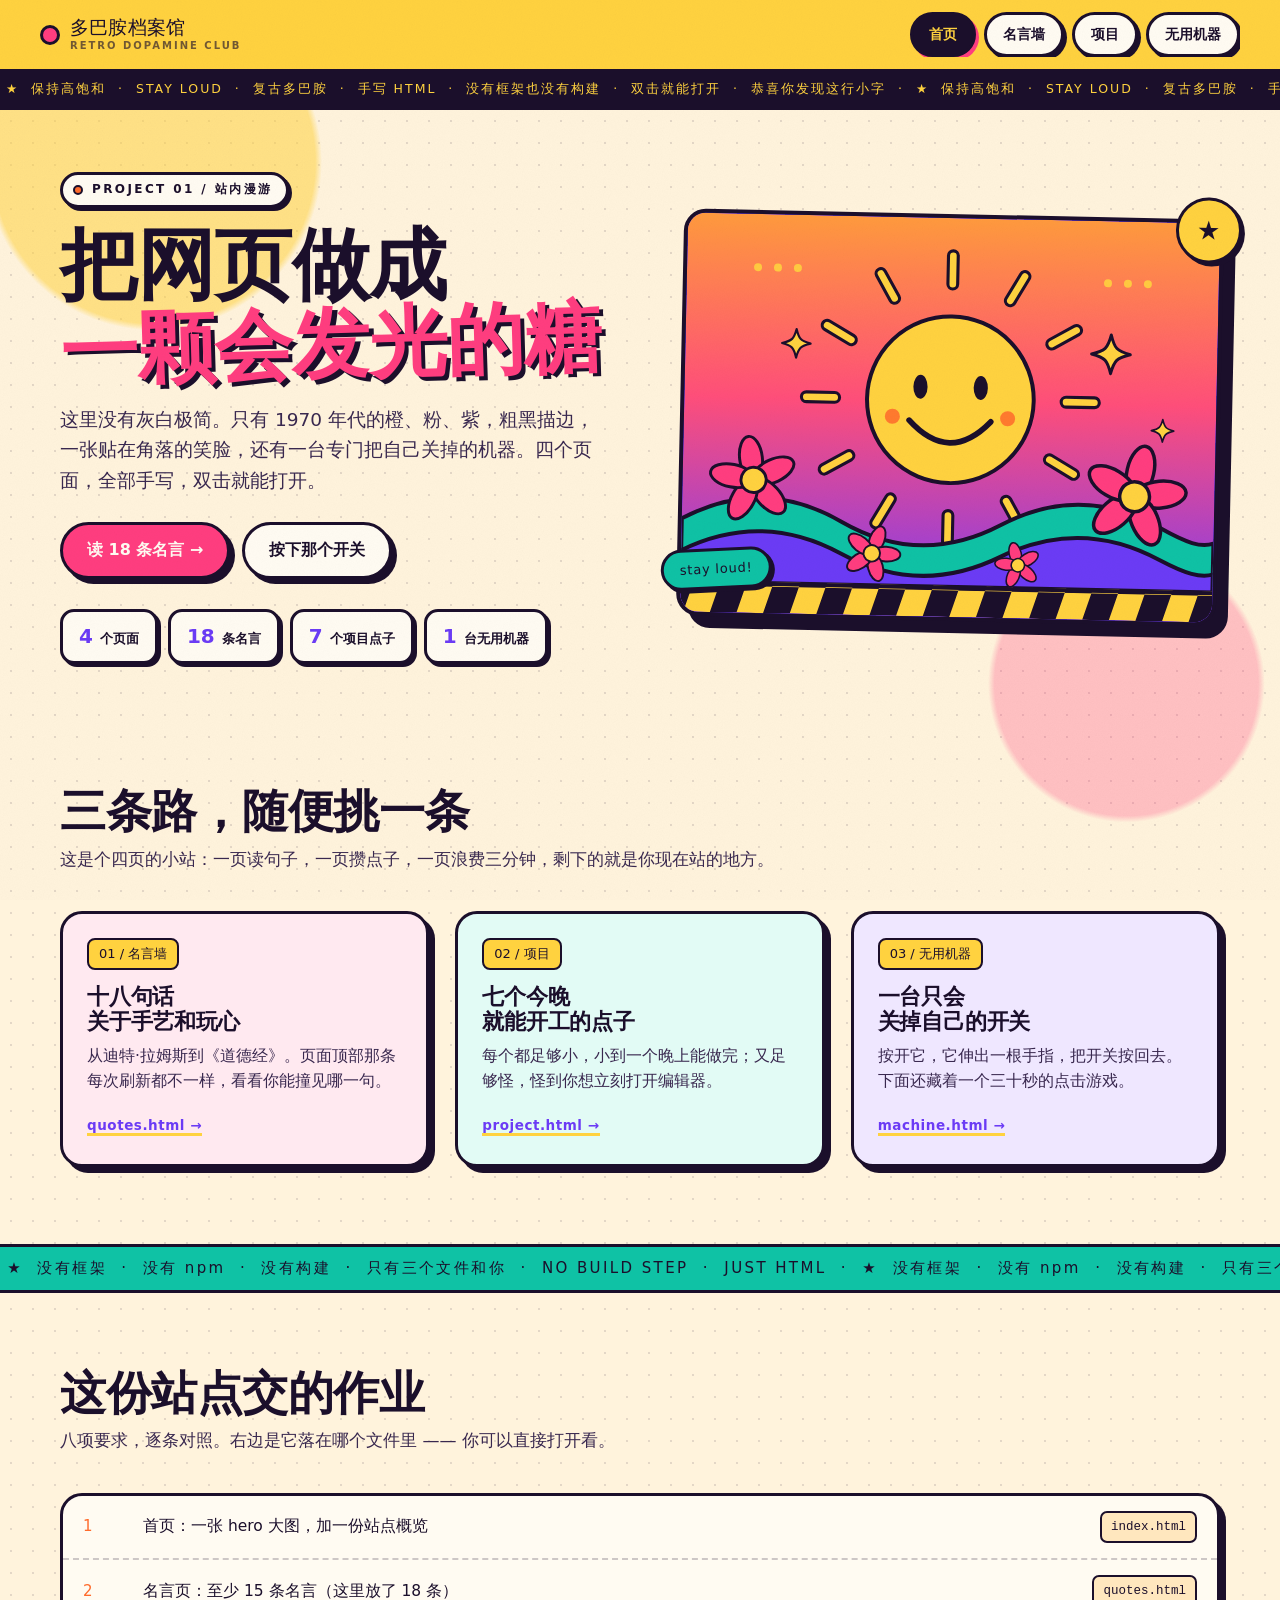
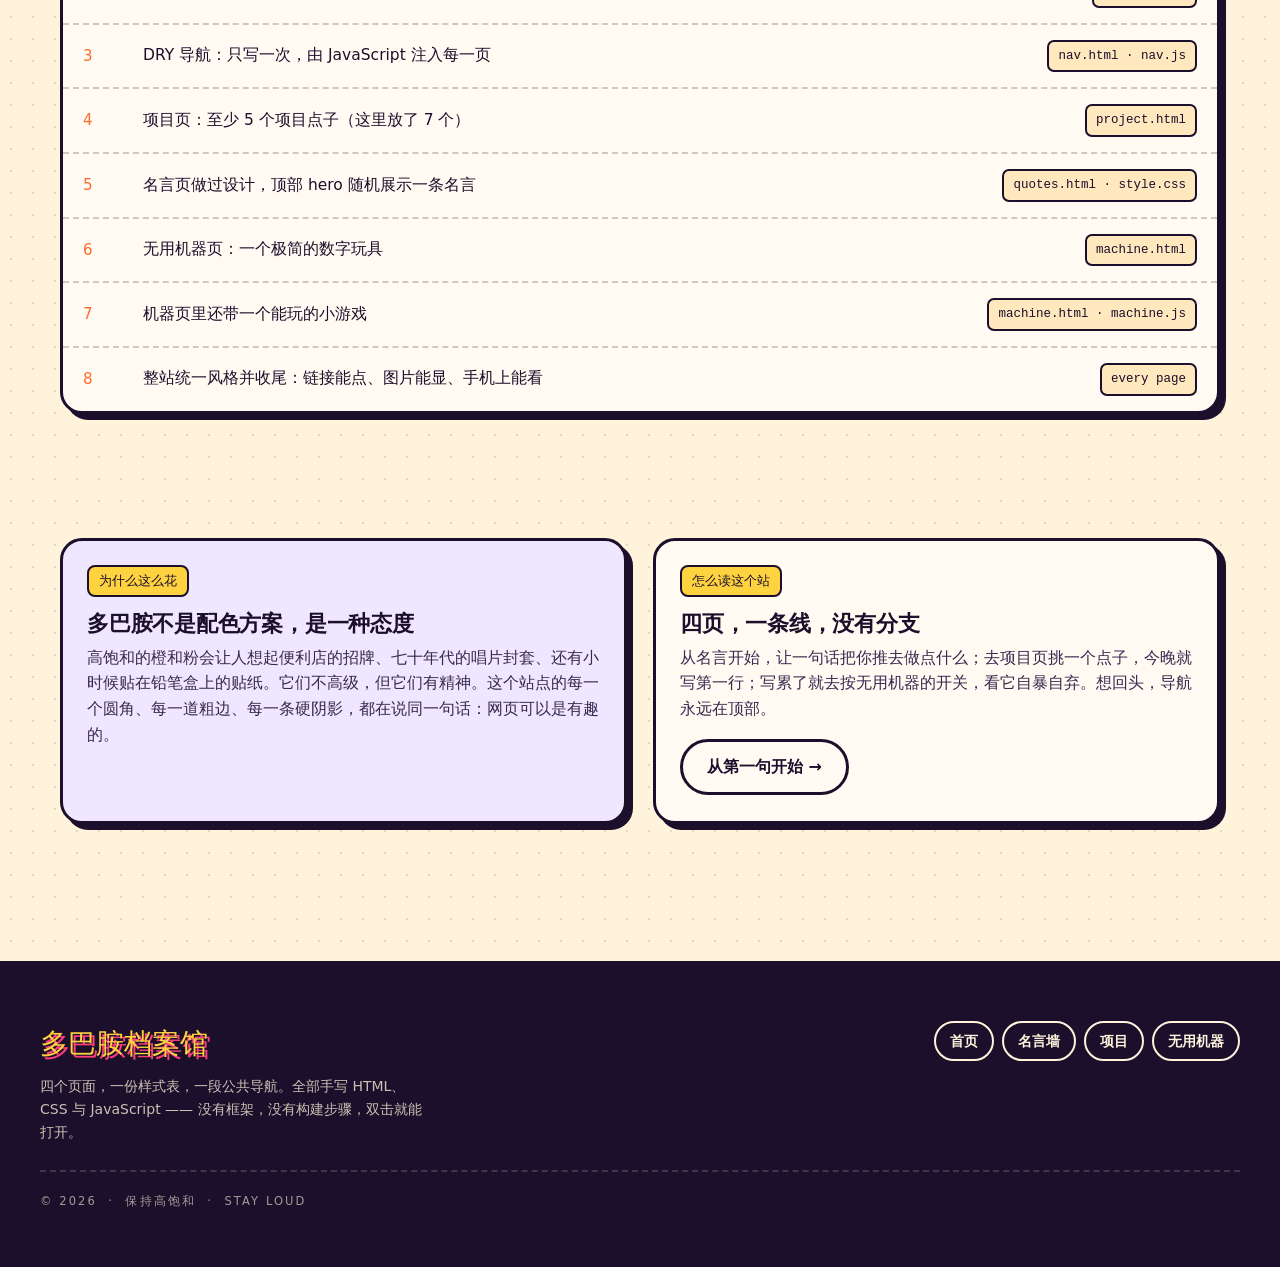
==== index.html @ ae4169df "多巴胺档案馆：四页复古多巴胺站，DRY 导航与无用机器" ====
<!DOCTYPE html>
<html lang="zh-CN">
<head>
<meta charset="UTF-8">
<meta name="viewport" content="width=device-width, initial-scale=1">
<title>多巴胺档案馆 · 复古网页俱乐部</title>
<meta name="description" content="一个复古多巴胺风格的小站：十八条关于创造与设计的名言、七个今晚就能开工的项目，还有一台只会把自己关掉的无用机器。">
<meta name="theme-color" content="#FFD23F">
<link rel="icon" href="assets/favicon.svg" type="image/svg+xml">
<!-- 字体已本地化在 assets/fonts，断网也能正常显示 -->
<link rel="stylesheet" href="style.css">
</head>
<body>

<div id="site-nav"></div>

<main>

  <!-- ---------- Hero ---------- -->
  <section class="hero">
    <div class="hero-copy">
      <p class="eyebrow"><span class="dot" aria-hidden="true"></span>PROJECT 01 / 站内漫游</p>
      <h1>把网页做成<span class="hl">一颗会发光的糖</span></h1>
      <p class="lede">这里没有灰白极简。只有 1970 年代的橙、粉、紫，粗黑描边，一张贴在角落的笑脸，还有一台专门把自己关掉的机器。四个页面，全部手写，双击就能打开。</p>

      <div class="hero-actions">
        <a class="btn btn--primary" href="quotes.html">读 18 条名言 →</a>
        <a class="btn" href="machine.html">按下那个开关</a>
      </div>

      <ul class="hero-facts">
        <li><strong>4</strong><span>个页面</span></li>
        <li><strong>18</strong><span>条名言</span></li>
        <li><strong>7</strong><span>个项目点子</span></li>
        <li><strong>1</strong><span>台无用机器</span></li>
      </ul>
    </div>

    <div class="hero-art">
      <img src="assets/hero.svg" width="1200" height="900"
           alt="复古插画：一轮带笑脸的黄色太阳在橙粉紫渐变天空里放射光芒，下方是青绿与紫色的波浪，底部铺着黑黄棋盘，点缀粉色花朵和黄色星星。">
      <span class="hero-badge" aria-hidden="true">★</span>
      <span class="hero-note" aria-hidden="true">stay loud!</span>
    </div>
  </section>

  <!-- ---------- 站点概览 ---------- -->
  <section class="section" id="overview">
    <div class="section-head">
      <h2>三条路，随便挑一条</h2>
      <p>这是个四页的小站：一页读句子，一页攒点子，一页浪费三分钟，剩下的就是你现在站的地方。</p>
    </div>

    <div class="grid grid--3">
      <a class="card card--link card--pink" href="quotes.html">
        <span class="card-index">01 / 名言墙</span>
        <h3>十八句话<br>关于手艺和玩心</h3>
        <p>从迪特·拉姆斯到《道德经》。页面顶部那条每次刷新都不一样，看看你能撞见哪一句。</p>
        <span class="card-go">quotes.html →</span>
      </a>

      <a class="card card--link card--teal" href="project.html">
        <span class="card-index">02 / 项目</span>
        <h3>七个今晚<br>就能开工的点子</h3>
        <p>每个都足够小，小到一个晚上能做完；又足够怪，怪到你想立刻打开编辑器。</p>
        <span class="card-go">project.html →</span>
      </a>

      <a class="card card--link card--purple" href="machine.html">
        <span class="card-index">03 / 无用机器</span>
        <h3>一台只会<br>关掉自己的开关</h3>
        <p>按开它，它伸出一根手指，把开关按回去。下面还藏着一个三十秒的点击游戏。</p>
        <span class="card-go">machine.html →</span>
      </a>
    </div>
  </section>

  <div class="marquee-strip" aria-hidden="true">
    <div class="ticker-track">
      <span>&nbsp;★&nbsp; 没有框架 &nbsp;·&nbsp; 没有 npm &nbsp;·&nbsp; 没有构建 &nbsp;·&nbsp; 只有三个文件和你 &nbsp;·&nbsp; NO BUILD STEP &nbsp;·&nbsp; JUST HTML &nbsp;·&nbsp;</span>
      <span>&nbsp;★&nbsp; 没有框架 &nbsp;·&nbsp; 没有 npm &nbsp;·&nbsp; 没有构建 &nbsp;·&nbsp; 只有三个文件和你 &nbsp;·&nbsp; NO BUILD STEP &nbsp;·&nbsp; JUST HTML &nbsp;·&nbsp;</span>
    </div>
  </div>

  <!-- ---------- 交作业清单 ---------- -->
  <section class="section" id="checklist">
    <div class="section-head">
      <h2>这份站点交的作业</h2>
      <p>八项要求，逐条对照。右边是它落在哪个文件里 —— 你可以直接打开看。</p>
    </div>

    <div class="checklist">
      <div class="check-row">
        <span class="check-no">1</span>
        <span class="check-text">首页：一张 hero 大图，加一份站点概览</span>
        <code>index.html</code>
      </div>
      <div class="check-row">
        <span class="check-no">2</span>
        <span class="check-text">名言页：至少 15 条名言（这里放了 18 条）</span>
        <code>quotes.html</code>
      </div>
      <div class="check-row">
        <span class="check-no">3</span>
        <span class="check-text">DRY 导航：只写一次，由 JavaScript 注入每一页</span>
        <code>nav.html · nav.js</code>
      </div>
      <div class="check-row">
        <span class="check-no">4</span>
        <span class="check-text">项目页：至少 5 个项目点子（这里放了 7 个）</span>
        <code>project.html</code>
      </div>
      <div class="check-row">
        <span class="check-no">5</span>
        <span class="check-text">名言页做过设计，顶部 hero 随机展示一条名言</span>
        <code>quotes.html · style.css</code>
      </div>
      <div class="check-row">
        <span class="check-no">6</span>
        <span class="check-text">无用机器页：一个极简的数字玩具</span>
        <code>machine.html</code>
      </div>
      <div class="check-row">
        <span class="check-no">7</span>
        <span class="check-text">机器页里还带一个能玩的小游戏</span>
        <code>machine.html · machine.js</code>
      </div>
      <div class="check-row">
        <span class="check-no">8</span>
        <span class="check-text">整站统一风格并收尾：链接能点、图片能显、手机上能看</span>
        <code>every page</code>
      </div>
    </div>
  </section>

  <!-- ---------- 收尾语 ---------- -->
  <section class="section section--tight">
    <div class="grid grid--2">
      <div class="card card--purple">
        <span class="card-index">为什么这么花</span>
        <h3>多巴胺不是配色方案，是一种态度</h3>
        <p>高饱和的橙和粉会让人想起便利店的招牌、七十年代的唱片封套、还有小时候贴在铅笔盒上的贴纸。它们不高级，但它们有精神。这个站点的每一个圆角、每一道粗边、每一条硬阴影，都在说同一句话：网页可以是有趣的。</p>
      </div>
      <div class="card">
        <span class="card-index">怎么读这个站</span>
        <h3>四页，一条线，没有分支</h3>
        <p>从名言开始，让一句话把你推去做点什么；去项目页挑一个点子，今晚就写第一行；写累了就去按无用机器的开关，看它自暴自弃。想回头，导航永远在顶部。</p>
        <a class="btn btn--ghost" href="quotes.html">从第一句开始 →</a>
      </div>
    </div>
  </section>

</main>

<div id="site-footer"></div>

<script src="nav.js"></script>
</body>
</html>
---- style.css ----
/* =========================================================
   多巴胺档案馆 · Retro Dopamine Club
   一份手写样式表：1970 年代的橙、粉、紫，粗黑描边，
   硬阴影，圆角，斜纹与棋盘。没有框架，没有构建步骤。
   ========================================================= */

/* ---------- 0. 字体（已本地化，断网也能显示） ---------- */
@font-face {
  font-family: 'Bungee';
  font-style: normal;
  font-weight: 400;
  font-display: swap;
  src: url('assets/fonts/bungee-latin.woff2') format('woff2');
}

@font-face {
  font-family: 'Space Grotesk';
  font-style: normal;
  font-weight: 300 700;
  font-display: swap;
  src: url('assets/fonts/space-grotesk-latin.woff2') format('woff2');
}

/* ---------- 1. 设计变量 ---------- */
:root {
  --cream: #FFF3DC;
  --cream-deep: #FFE7BE;
  --paper: #FFFBF2;
  --ink: #1B0F2B;
  --ink-soft: #39284F;

  --orange: #FF6B2C;
  --pink: #FF3D7F;
  --yellow: #FFD23F;
  --purple: #6B3BF5;
  --teal: #0FC2A5;
  --blue: #2F6BFF;

  --hard: 6px 6px 0 var(--ink);
  --hard-lg: 10px 10px 0 var(--ink);
  --hard-sm: 3px 3px 0 var(--ink);
  --line: 3px solid var(--ink);
  --radius: 22px;

  --font-display: 'Bungee', 'PingFang SC', 'Hiragino Sans GB', 'Microsoft YaHei', system-ui, sans-serif;
  --font-body: 'Space Grotesk', 'PingFang SC', 'Hiragino Sans GB', 'Microsoft YaHei', system-ui, -apple-system, sans-serif;

  --page: 1240px;
  --gutter: clamp(16px, 4vw, 40px);
}

/* ---------- 2. 基础 ---------- */
*,
*::before,
*::after { box-sizing: border-box; }

html {
  -webkit-text-size-adjust: 100%;
  scroll-behavior: smooth;
  overflow-x: hidden;
}

body {
  margin: 0;
  font-family: var(--font-body);
  font-size: 16.5px;
  line-height: 1.65;
  color: var(--ink);
  background-color: var(--cream);
  background-image:
    radial-gradient(circle at 12% 18%, rgba(255, 210, 63, .55) 0 12%, transparent 12.5%),
    radial-gradient(circle at 88% 76%, rgba(255, 61, 127, .28) 0 10%, transparent 10.5%),
    radial-gradient(rgba(27, 15, 43, .12) 1px, transparent 1.2px);
  background-size: auto, auto, 22px 22px;
  background-attachment: fixed, fixed, scroll;
  overflow-x: hidden;
}

/* 全局颗粒感 */
body::after {
  content: "";
  position: fixed;
  inset: 0;
  z-index: 9999;
  pointer-events: none;
  opacity: .28;
  mix-blend-mode: multiply;
  background-image: url("data:image/svg+xml,%3Csvg xmlns='http://www.w3.org/2000/svg' width='140' height='140'%3E%3Cfilter id='n'%3E%3CfeTurbulence type='fractalNoise' baseFrequency='0.85' numOctaves='3'/%3E%3CfeColorMatrix type='saturate' values='0'/%3E%3C/filter%3E%3Crect width='140' height='140' filter='url(%23n)' opacity='0.16'/%3E%3C/svg%3E");
}

img { max-width: 100%; height: auto; display: block; }

[hidden] { display: none !important; }

a { color: inherit; }

h1, h2, h3 {
  font-family: var(--font-display);
  font-weight: 900;
  line-height: 1.02;
  letter-spacing: -.01em;
  margin: 0;
}

p { margin: 0 0 1em; }

::selection {
  background: var(--pink);
  color: var(--cream);
}

:focus-visible {
  outline: 4px solid var(--blue);
  outline-offset: 3px;
  border-radius: 6px;
}

/* ---------- 3. 导航（nav.html + nav.js 注入） ---------- */
#site-nav { position: relative; z-index: 200; }

.site-nav {
  position: sticky;
  top: 0;
  z-index: 200;
  display: flex;
  align-items: center;
  justify-content: space-between;
  flex-wrap: wrap;
  gap: 10px 18px;
  padding: 12px var(--gutter);
  background: var(--yellow);
  border-bottom: var(--line);
}

.brand {
  display: inline-flex;
  align-items: center;
  gap: 10px;
  text-decoration: none;
  font-family: var(--font-display);
  font-size: clamp(15px, 2vw, 19px);
  letter-spacing: .01em;
  line-height: 1;
}

.brand-dot {
  width: 20px;
  height: 20px;
  flex: none;
  border-radius: 50%;
  background: var(--pink);
  border: 3px solid var(--ink);
  box-shadow: inset 0 0 0 0 var(--ink);
  animation: pulse 3.4s ease-in-out infinite;
}

.brand small {
  display: block;
  font-family: var(--font-body);
  font-size: 10px;
  font-weight: 700;
  letter-spacing: .2em;
  opacity: .62;
  margin-top: 4px;
}

.nav-links {
  display: flex;
  align-items: center;
  gap: 8px;
  margin: 0;
  padding: 0;
  list-style: none;
  max-width: 100%;
  overflow-x: auto;
  scrollbar-width: none;
}

.nav-links::-webkit-scrollbar { display: none; }

.nav-links a {
  display: inline-block;
  white-space: nowrap;
  padding: 8px 16px;
  border: 3px solid var(--ink);
  border-radius: 999px;
  background: var(--paper);
  text-decoration: none;
  font-size: 14px;
  font-weight: 700;
  box-shadow: var(--hard-sm);
  transition: transform .14s ease, box-shadow .14s ease, background .14s ease, color .14s ease;
}

.nav-links a:hover {
  transform: translate(-2px, -2px);
  box-shadow: 5px 5px 0 var(--ink);
  background: var(--pink);
  color: var(--paper);
}

.nav-links a[aria-current="page"],
.nav-links a.is-current {
  background: var(--ink);
  color: var(--yellow);
  box-shadow: 3px 3px 0 var(--pink);
}

/* 跑马灯 */
.ticker {
  overflow: hidden;
  background: var(--ink);
  color: var(--yellow);
  border-bottom: var(--line);
}

.ticker-track {
  display: flex;
  width: max-content;
  animation: ticker 34s linear infinite;
}

.ticker-track span {
  padding: 7px 0;
  font-family: var(--font-display);
  font-size: 12.5px;
  letter-spacing: .16em;
  white-space: nowrap;
}

@keyframes ticker {
  to { transform: translateX(-50%); }
}

@keyframes pulse {
  0%, 100% { transform: scale(1); background: var(--pink); }
  50% { transform: scale(1.14); background: var(--teal); }
}

/* ---------- 4. 通用版块 ---------- */
.section {
  max-width: var(--page);
  margin: 0 auto;
  padding: clamp(40px, 6vw, 78px) var(--gutter);
}

.section--tight { padding-top: clamp(28px, 4vw, 48px); }

.section-head {
  margin-bottom: clamp(22px, 3.4vw, 38px);
  max-width: 720px;
}

.section-head h2 {
  font-size: clamp(26px, 4.2vw, 46px);
  margin-bottom: 10px;
}

.section-head p {
  margin: 0;
  font-size: 17px;
  color: var(--ink-soft);
}

.eyebrow {
  display: inline-flex;
  align-items: center;
  gap: 9px;
  font-size: 12px;
  font-weight: 700;
  letter-spacing: .2em;
  text-transform: uppercase;
  color: var(--ink);
  background: var(--paper);
  border: 3px solid var(--ink);
  border-radius: 999px;
  padding: 5px 14px 5px 10px;
  margin: 0 0 18px;
  box-shadow: var(--hard-sm);
}

.eyebrow .dot {
  width: 10px;
  height: 10px;
  border-radius: 50%;
  background: var(--orange);
  border: 2px solid var(--ink);
}

/* ---------- 5. 按钮 ---------- */
.btn {
  display: inline-flex;
  align-items: center;
  gap: 9px;
  min-height: 48px;
  padding: 12px 24px;
  border: 3px solid var(--ink);
  border-radius: 999px;
  background: var(--paper);
  color: var(--ink);
  font-family: var(--font-body);
  font-size: 16px;
  font-weight: 700;
  text-decoration: none;
  cursor: pointer;
  box-shadow: 5px 5px 0 var(--ink);
  transition: transform .14s ease, box-shadow .14s ease, background .14s ease, color .14s ease;
}

.btn:hover {
  transform: translate(-3px, -3px);
  box-shadow: 8px 8px 0 var(--ink);
  background: var(--yellow);
}

.btn:active {
  transform: translate(2px, 2px);
  box-shadow: 2px 2px 0 var(--ink);
}

.btn--primary {
  background: var(--pink);
  color: var(--paper);
}

.btn--primary:hover {
  background: var(--orange);
  color: var(--ink);
}

.btn--ghost {
  background: transparent;
  box-shadow: none;
  border-color: var(--ink);
}

.btn--ghost:hover {
  background: var(--ink);
  color: var(--yellow);
  box-shadow: 5px 5px 0 var(--pink);
}

.btn--big {
  font-size: 18px;
  padding: 15px 30px;
  min-height: 56px;
}

/* ---------- 6. 首页 hero ---------- */
.hero {
  max-width: var(--page);
  margin: 0 auto;
  padding: clamp(30px, 5vw, 62px) var(--gutter) clamp(26px, 4vw, 48px);
  display: grid;
  grid-template-columns: 1.02fr .98fr;
  gap: clamp(26px, 4.6vw, 62px);
  align-items: center;
}

.hero h1 {
  font-size: clamp(36px, 6.6vw, 78px);
  margin-bottom: 20px;
}

.hero h1 .hl {
  display: inline-block;
  color: var(--pink);
  text-shadow: 4px 4px 0 var(--ink);
  transform: rotate(-1.6deg);
}

.hero h1 .hl-alt {
  color: var(--purple);
  text-shadow: 3px 3px 0 var(--yellow), 6px 6px 0 var(--ink);
}

.lede {
  font-size: clamp(16px, 1.5vw, 18.5px);
  max-width: 46ch;
  color: var(--ink-soft);
}

.hero-actions {
  display: flex;
  flex-wrap: wrap;
  gap: 12px;
  margin: 26px 0 30px;
}

.hero-facts {
  display: flex;
  flex-wrap: wrap;
  gap: 10px;
  margin: 0;
  padding: 0;
  list-style: none;
}

.hero-facts li {
  display: flex;
  align-items: baseline;
  gap: 7px;
  padding: 8px 16px;
  background: var(--paper);
  border: 3px solid var(--ink);
  border-radius: 14px;
  box-shadow: var(--hard-sm);
}

.hero-facts strong {
  font-family: var(--font-display);
  font-size: 20px;
  color: var(--purple);
}

.hero-facts span { font-size: 13px; font-weight: 700; }

.hero-art {
  position: relative;
  transform: rotate(1.2deg);
}

.hero-art img {
  width: 100%;
  border: 4px solid var(--ink);
  border-radius: var(--radius);
  box-shadow: 12px 12px 0 var(--ink);
  background: var(--purple);
}

.hero-badge {
  position: absolute;
  top: -22px;
  right: -18px;
  width: 66px;
  height: 66px;
  display: grid;
  place-items: center;
  font-size: 26px;
  background: var(--yellow);
  border: 3px solid var(--ink);
  border-radius: 50%;
  box-shadow: var(--hard-sm);
  animation: spin 9s linear infinite;
}

.hero-note {
  position: absolute;
  left: -16px;
  bottom: 26px;
  padding: 7px 16px;
  font-family: var(--font-display);
  font-size: 13px;
  letter-spacing: .06em;
  background: var(--teal);
  border: 3px solid var(--ink);
  border-radius: 999px;
  box-shadow: var(--hard-sm);
  transform: rotate(-4deg);
}

@keyframes spin {
  to { transform: rotate(360deg); }
}

/* ---------- 7. 卡片 ---------- */
.grid {
  display: grid;
  gap: clamp(16px, 2.2vw, 26px);
}

.grid--2 { grid-template-columns: repeat(auto-fit, minmax(280px, 1fr)); }
.grid--3 { grid-template-columns: repeat(auto-fit, minmax(248px, 1fr)); }

.card {
  position: relative;
  display: block;
  padding: 24px 24px 26px;
  background: var(--paper);
  border: var(--line);
  border-radius: var(--radius);
  box-shadow: var(--hard);
  text-decoration: none;
  transition: transform .18s ease, box-shadow .18s ease, background .18s ease;
}

.card:hover,
.card:focus-visible {
  transform: translate(-4px, -4px);
  box-shadow: 10px 10px 0 var(--ink);
}

.card--link:hover { background: #FFFDF6; }

.card-index {
  display: inline-block;
  font-family: var(--font-display);
  font-size: 13px;
  padding: 3px 10px;
  margin-bottom: 14px;
  border: 2.5px solid var(--ink);
  border-radius: 8px;
  background: var(--yellow);
}

.card h3 {
  font-family: var(--font-display);
  font-size: 22px;
  margin-bottom: 10px;
  line-height: 1.14;
}

.card p {
  font-size: 15.5px;
  color: var(--ink-soft);
  margin-bottom: 16px;
}

.card-go {
  font-size: 13.5px;
  font-weight: 700;
  letter-spacing: .04em;
  color: var(--purple);
  border-bottom: 3px solid var(--yellow);
}

.card--pink { background: #FFE9F0; }
.card--teal { background: #E2FBF5; }
.card--purple { background: #EFE7FF; }

/* ---------- 8. 清单（首页交作业区块） ---------- */
.checklist {
  border: var(--line);
  border-radius: var(--radius);
  overflow: hidden;
  background: var(--paper);
  box-shadow: var(--hard);
}

.check-row {
  display: grid;
  grid-template-columns: 46px 1fr auto;
  align-items: center;
  gap: 14px;
  padding: 15px 20px;
  border-bottom: 2.5px dashed rgba(27, 15, 43, .22);
  transition: background .16s ease;
}

.check-row:last-child { border-bottom: 0; }

.check-row:hover { background: var(--cream-deep); }

.check-no {
  font-family: var(--font-display);
  font-size: 15px;
  color: var(--cleam, var(--orange));
  color: var(--orange);
}

.check-text { font-size: 15.5px; font-weight: 500; }

.check-row code {
  font-family: ui-monospace, 'SFMono-Regular', Menlo, Consolas, monospace;
  font-size: 12.5px;
  padding: 4px 9px;
  background: var(--cream-deep);
  border: 2px solid var(--ink);
  border-radius: 7px;
  white-space: nowrap;
}

/* ---------- 9. 引言页 ---------- */
.quote-hero {
  position: relative;
  overflow: hidden;
  background: var(--purple);
  color: var(--paper);
  border-bottom: 4px solid var(--ink);
  padding: clamp(34px, 6vw, 76px) var(--gutter);
}

.quote-hero::before {
  content: "";
  position: absolute;
  inset: -30% -10% auto auto;
  width: 620px;
  height: 620px;
  border-radius: 50%;
  background:
    radial-gradient(circle at 50% 50%, rgba(255, 210, 63, .45), rgba(255, 210, 63, 0) 58%),
    repeating-conic-gradient(from 0deg, rgba(255, 255, 255, .18) 0deg 1.4deg, transparent 1.4deg 11deg);
  pointer-events: none;
  animation: spin 42s linear infinite;
}

.quote-hero-inner {
  position: relative;
  max-width: 940px;
  margin: 0 auto;
}

.quote-hero .eyebrow {
  background: var(--ink);
  color: var(--yellow);
}

.quote-hero blockquote {
  margin: 0 0 18px;
  font-family: var(--font-display);
  font-weight: 900;
  font-size: clamp(24px, 4.1vw, 50px);
  line-height: 1.16;
  letter-spacing: -.005em;
  text-wrap: balance;
}

.quote-hero .hero-quote-en {
  font-family: var(--font-body);
  font-style: italic;
  font-size: clamp(14px, 1.5vw, 17px);
  opacity: .78;
  margin-bottom: 16px;
  max-width: 66ch;
}

.quote-hero cite {
  display: block;
  font-style: normal;
  font-weight: 700;
  font-size: 15px;
  letter-spacing: .04em;
  color: var(--yellow);
  margin-bottom: 26px;
}

.quote-hero-actions {
  display: flex;
  flex-wrap: wrap;
  align-items: center;
  gap: 14px;
}

.quote-hero .btn {
  background: var(--yellow);
  color: var(--ink);
  box-shadow: 5px 5px 0 var(--ink);
}

.quote-hero .btn:hover {
  background: var(--teal);
  box-shadow: 8px 8px 0 var(--ink);
}

.quote-hero .counter {
  font-size: 13px;
  font-weight: 700;
  letter-spacing: .12em;
  opacity: .8;
}

.quote-list {
  display: grid;
  grid-template-columns: repeat(auto-fit, minmax(300px, 1fr));
  gap: clamp(16px, 2vw, 24px);
  counter-reset: q;
}

.quote-card {
  position: relative;
  padding: 26px 24px 22px;
  background: var(--paper);
  border: var(--line);
  border-radius: var(--radius);
  box-shadow: var(--hard);
  counter-increment: q;
  transition: transform .18s ease, box-shadow .18s ease;
}

.quote-card::before {
  content: counter(q, decimal-leading-zero);
  position: absolute;
  top: -14px;
  left: 20px;
  font-family: var(--font-display);
  font-size: 13px;
  padding: 3px 10px;
  background: var(--ink);
  color: var(--yellow);
  border-radius: 8px;
}

.quote-card:hover {
  transform: translate(-3px, -3px) rotate(-.4deg);
  box-shadow: 10px 10px 0 var(--ink);
}

.quote-card blockquote {
  margin: 8px 0 12px;
  font-size: 18.5px;
  font-weight: 700;
  line-height: 1.45;
}

.quote-card .en {
  display: block;
  margin-bottom: 14px;
  font-size: 13.5px;
  font-style: italic;
  color: var(--ink-soft);
  opacity: .85;
  line-height: 1.5;
}

.quote-card .author {
  display: block;
  font-size: 13px;
  font-weight: 700;
  letter-spacing: .05em;
  padding-top: 12px;
  border-top: 2.5px dashed rgba(27, 15, 43, .25);
}

.quote-card:nth-child(4n+1) { background: #FFF7E4; }
.quote-card:nth-child(4n+2) { background: #FFEAF1; }
.quote-card:nth-child(4n+3) { background: #E9FBF6; }
.quote-card:nth-child(4n) { background: #F1EAFF; }

/* ---------- 10. 项目页 ---------- */
.project-grid {
  display: grid;
  grid-template-columns: repeat(auto-fit, minmax(300px, 1fr));
  gap: clamp(18px, 2.2vw, 26px);
}

.project-card {
  display: flex;
  flex-direction: column;
  padding: 26px 24px;
  background: var(--paper);
  border: var(--line);
  border-radius: var(--radius);
  box-shadow: var(--hard);
  transition: transform .18s ease, box-shadow .18s ease;
}

.project-card:hover {
  transform: translate(-4px, -4px);
  box-shadow: var(--hard-lg);
}

.project-top {
  display: flex;
  align-items: flex-start;
  justify-content: space-between;
  gap: 12px;
  margin-bottom: 14px;
}

.project-num {
  font-family: var(--font-display);
  font-size: 34px;
  letter-spacing: -.04em;
  line-height: 1;
  color: var(--orange);
  text-shadow: 2.5px 2.5px 0 var(--ink);
}

.project-card h3 {
  font-size: 21px;
  margin-bottom: 10px;
}

.project-card p {
  font-size: 15.5px;
  color: var(--ink-soft);
  margin-bottom: 14px;
}

.project-why {
  font-size: 14px;
  font-weight: 500;
  padding: 10px 14px;
  background: var(--cream-deep);
  border: 2.5px solid var(--ink);
  border-radius: 12px;
  margin: 0 0 16px;
}

.project-why strong { color: var(--purple); }

.project-card .btn { align-self: flex-start; }

.tags {
  display: flex;
  flex-wrap: wrap;
  gap: 7px;
  margin: auto 0 0;
  padding: 0;
  list-style: none;
}

.tags li {
  font-size: 12px;
  font-weight: 700;
  letter-spacing: .04em;
  padding: 4px 10px;
  border: 2px solid var(--ink);
  border-radius: 999px;
  background: var(--yellow);
}

.tags li:nth-child(2) { background: var(--teal); }
.tags li:nth-child(3) { background: #FFC9DC; }

.diff {
  font-size: 11px;
  font-weight: 700;
  letter-spacing: .1em;
  padding: 5px 10px;
  border: 2.5px solid var(--ink);
  border-radius: 8px;
  background: var(--paper);
  white-space: nowrap;
}

.diff[data-level="易"] { background: #DFF7EA; }
.diff[data-level="中"] { background: #FFF0C2; }
.diff[data-level="难"] { background: #FFD9E4; }

/* 最后一张收尾卡片在宽屏上多占一列 */
@media (min-width: 1000px) {
  .project-card--cta { grid-column: span 2; }
}

/* ---------- 11. 无用机器页 ---------- */
.machine-wrap {
  display: grid;
  grid-template-columns: minmax(0, 460px) minmax(0, 1fr);
  gap: clamp(24px, 4vw, 56px);
  align-items: start;
}

.machine {
  position: relative;
  padding: 20px 20px 18px;
  background: var(--yellow);
  border: 4px solid var(--ink);
  border-radius: 30px;
  box-shadow: 12px 12px 0 var(--ink);
  overflow: hidden;
}

.machine::after {
  content: "";
  position: absolute;
  inset: 0;
  background-image: repeating-linear-gradient(45deg, rgba(27, 15, 43, .07) 0 12px, transparent 12px 24px);
  pointer-events: none;
}

.machine-top {
  position: relative;
  z-index: 2;
  display: flex;
  align-items: center;
  justify-content: space-between;
  gap: 12px;
  padding-bottom: 12px;
  border-bottom: 3px dashed rgba(27, 15, 43, .35);
}

.machine-label {
  font-family: var(--font-display);
  font-size: 12.5px;
  letter-spacing: .14em;
}

.led {
  display: inline-flex;
  align-items: center;
  gap: 8px;
  font-size: 11px;
  font-weight: 700;
  letter-spacing: .14em;
}

.led i {
  width: 16px;
  height: 16px;
  border-radius: 50%;
  border: 3px solid var(--ink);
  background: #C9BFAF;
  transition: background .2s ease, box-shadow .2s ease;
}

.led.is-on i {
  background: #2BE080;
  box-shadow: 0 0 0 4px rgba(43, 224, 128, .35), 0 0 18px rgba(43, 224, 128, .8);
}

.machine-stage {
  --finger-out: 30px;
  --finger-tap: 10px;
  position: relative;
  height: 250px;
  z-index: 1;
  overflow: hidden;
}

.power-switch {
  position: absolute;
  top: 18px;
  left: 50%;
  transform: translateX(-50%);
  display: flex;
  flex-direction: column;
  align-items: center;
  gap: 8px;
  padding: 10px 16px 12px;
  background: var(--paper);
  border: 3px solid var(--ink);
  border-radius: 18px;
  box-shadow: 4px 4px 0 var(--ink);
  cursor: pointer;
  font-family: var(--font-body);
  font-weight: 700;
  color: var(--ink);
  transition: transform .12s ease, box-shadow .12s ease, background .2s ease;
  z-index: 3;
}

.power-switch:hover { transform: translateX(-50%) translate(-2px, -2px); box-shadow: 6px 6px 0 var(--ink); }
.power-switch:active { transform: translateX(-50%) translate(2px, 2px); box-shadow: 1px 1px 0 var(--ink); }
.switch-track {
  position: relative;
  width: 70px;
  height: 34px;
  border: 3px solid var(--ink);
  border-radius: 999px;
  background: #D9D0C0;
  transition: background .22s ease;
}

.switch-knob {
  position: absolute;
  top: 2px;
  left: 2px;
  width: 24px;
  height: 24px;
  border-radius: 50%;
  background: var(--paper);
  border: 3px solid var(--ink);
  transition: transform .24s cubic-bezier(.3, 1.6, .5, 1);
}

.power-switch.is-on .switch-track { background: var(--teal); }
.power-switch.is-on .switch-knob { transform: translateX(33px); }

.switch-text {
  font-size: 11px;
  letter-spacing: .16em;
}

.hole {
  position: absolute;
  bottom: 8px;
  left: 50%;
  transform: translateX(-50%);
  width: 132px;
  height: 40px;
  border-radius: 50%;
  background: var(--ink);
  box-shadow:
    0 0 0 4px #EFE4CB,
    0 0 0 7px var(--ink),
    inset 0 9px 15px rgba(0, 0, 0, .85);
  z-index: 3;
}

.finger {
  position: absolute;
  bottom: 10px;
  left: 50%;
  width: 60px;
  height: 150px;
  margin-left: -30px;
  transform: translateY(170px);
  transition: transform .62s cubic-bezier(.34, 1.28, .5, 1);
  z-index: 2;
  pointer-events: none;
}

.finger-body {
  position: absolute;
  inset: 0 8px 30px;
  background: #FFC9A8;
  border: 4px solid var(--ink);
  border-radius: 26px;
  box-shadow: inset -9px 0 0 rgba(27, 15, 43, .1);
  z-index: 1;
}

.finger-body::after {
  content: "";
  position: absolute;
  left: 10px;
  top: 26px;
  width: 8px;
  height: 66px;
  border-radius: 999px;
  background: rgba(255, 255, 255, .7);
}

.finger-tip {
  position: absolute;
  top: -16px;
  left: 6px;
  right: 6px;
  height: 66px;
  background: #FFB68C;
  border: 4px solid var(--ink);
  border-radius: 33px 33px 20px 20px;
  z-index: 2;
}

/* 指甲 */
.finger-tip::after {
  content: "";
  position: absolute;
  left: 50%;
  top: 7px;
  transform: translateX(-50%);
  width: 22px;
  height: 26px;
  border-radius: 11px 11px 7px 7px;
  background: #FFE6D6;
  border: 2.5px solid var(--ink);
}

.finger-cuff {
  position: absolute;
  bottom: 0;
  left: -2px;
  right: -2px;
  height: 32px;
  background: var(--pink);
  border: 4px solid var(--ink);
  border-radius: 12px;
  z-index: 3;
}

.finger.is-out { transform: translateY(var(--finger-out, 30px)) rotate(-3deg); }
.finger.is-tap { transform: translateY(var(--finger-tap, 10px)) rotate(-6deg); }

.machine-serial {
  position: absolute;
  left: 8px;
  bottom: 12px;
  writing-mode: vertical-rl;
  font-size: 9px;
  font-weight: 700;
  letter-spacing: .24em;
  opacity: .5;
  z-index: 2;
  pointer-events: none;
}

.machine-status {
  position: relative;
  z-index: 2;
  margin: 0;
  padding: 12px 16px;
  min-height: 62px;
  font-size: 14.5px;
  font-weight: 500;
  background: var(--paper);
  border: 3px solid var(--ink);
  border-radius: 14px;
  box-shadow: 3px 3px 0 var(--ink);
}

.machine-count {
  position: relative;
  z-index: 2;
  margin: 12px 0 0;
  font-size: 12.5px;
  font-weight: 700;
  letter-spacing: .05em;
  text-align: center;
}

.machine-count strong {
  font-family: var(--font-display);
  font-size: 17px;
  color: var(--purple);
}

.machine-side h3 {
  font-size: clamp(22px, 2.6vw, 30px);
  margin-bottom: 12px;
}

.machine-side p { font-size: 15.5px; color: var(--ink-soft); }

.machine-rules {
  margin: 18px 0 0;
  padding: 0;
  list-style: none;
  display: grid;
  gap: 10px;
}

.machine-rules li {
  position: relative;
  padding-left: 30px;
  font-size: 14.5px;
}

.machine-rules li::before {
  content: "→";
  position: absolute;
  left: 4px;
  top: -1px;
  font-weight: 700;
  color: var(--orange);
}

/* ---------- 12. 小游戏 ---------- */
.game {
  margin-top: clamp(34px, 5vw, 60px);
}

.game-hud {
  display: flex;
  flex-wrap: wrap;
  gap: 10px;
  margin-bottom: 14px;
}

.hud-box {
  flex: 1 1 120px;
  padding: 10px 16px;
  background: var(--paper);
  border: 3px solid var(--ink);
  border-radius: 14px;
  box-shadow: var(--hard-sm);
}

.hud-box span {
  display: block;
  font-size: 10.5px;
  font-weight: 700;
  letter-spacing: .16em;
  opacity: .65;
  margin-bottom: 2px;
}

.hud-box strong {
  font-family: var(--font-display);
  font-size: 24px;
  line-height: 1;
}

.hud-box--score strong { color: var(--pink); }
.hud-box--time strong { color: var(--purple); }
.hud-box--best strong { color: var(--teal); }

.game-field {
  position: relative;
  height: min(420px, 56vh);
  min-height: 300px;
  border: 4px solid var(--ink);
  border-radius: 24px;
  overflow: hidden;
  box-shadow: var(--hard-lg);
  background-color: #251540;
  background-image:
    linear-gradient(rgba(255, 243, 220, .07) 1px, transparent 1px),
    linear-gradient(90deg, rgba(255, 243, 220, .07) 1px, transparent 1px),
    radial-gradient(circle at 50% 50%, rgba(107, 59, 245, .55), transparent 62%);
  background-size: 44px 44px, 44px 44px, 100% 100%;
  touch-action: manipulation;
}

.target {
  position: absolute;
  z-index: 2;
  width: 88px;
  height: 88px;
  display: grid;
  place-items: center;
  border: 4px solid var(--ink);
  border-radius: 50%;
  background: var(--yellow);
  font-family: var(--font-display);
  font-size: 36px;
  line-height: 1;
  color: var(--ink);
  cursor: pointer;
  box-shadow: 0 0 0 4px var(--paper), 7px 7px 0 4px rgba(0, 0, 0, .5);
  transition: left .16s ease, top .16s ease, transform .1s ease, background .1s ease;
  padding: 0;
  user-select: none;
}

.target:active { transform: scale(.86); }

.target.is-hit {
  animation: pop .26s ease forwards;
  pointer-events: none;
}

@keyframes pop {
  0% { transform: scale(1); }
  45% { transform: scale(1.35); background: var(--teal); }
  100% { transform: scale(0); opacity: 0; }
}

.game-overlay {
  position: absolute;
  inset: 0;
  z-index: 4;
  display: grid;
  place-content: center;
  justify-items: center;
  gap: 14px;
  text-align: center;
  padding: 24px;
  background: rgba(27, 15, 43, .82);
  color: var(--cream);
  transition: opacity .25s ease;
}

.game-overlay.is-hidden {
  opacity: 0;
  pointer-events: none;
}

.game-overlay h4 {
  font-family: var(--font-display);
  font-size: clamp(20px, 3vw, 30px);
  margin: 0;
  color: var(--yellow);
}
.game-overlay p {
  margin: 0;
  font-size: 15px;
  max-width: 42ch;
  opacity: .9;
}

.game-overlay .btn { margin-top: 6px; }

.float-score {
  position: absolute;
  z-index: 3;
  font-family: var(--font-display);
  font-size: 20px;
  color: var(--pink);
  text-shadow: 2px 2px 0 var(--ink);
  pointer-events: none;
  animation: floatUp .7s ease forwards;
}

@keyframes floatUp {
  to { transform: translateY(-52px); opacity: 0; }
}

/* ---------- 13. 页脚 ---------- */
.site-footer {
  margin-top: clamp(30px, 5vw, 60px);
  background: var(--ink);
  color: var(--cream);
  border-top: 4px solid var(--ink);
  padding: clamp(34px, 5vw, 56px) var(--gutter);
}

.footer-inner {
  max-width: var(--page);
  margin: 0 auto;
  display: grid;
  grid-template-columns: 1.4fr auto;
  gap: 26px 40px;
  align-items: start;
}

.footer-logo {
  font-family: var(--font-display);
  font-size: clamp(20px, 2.6vw, 28px);
  color: var(--yellow);
  margin: 0 0 8px;
  text-shadow: 3px 3px 0 var(--pink);
}

.footer-note {
  font-size: 14px;
  max-width: 44ch;
  opacity: .78;
  margin: 0;
}

.footer-links {
  display: flex;
  flex-wrap: wrap;
  gap: 8px;
  margin: 0;
  padding: 0;
  list-style: none;
}

.footer-links a {
  display: inline-block;
  padding: 7px 14px;
  font-size: 13.5px;
  font-weight: 700;
  text-decoration: none;
  border: 2.5px solid var(--cream);
  border-radius: 999px;
  transition: background .16s ease, color .16s ease, transform .16s ease;
}

.footer-links a:hover {
  background: var(--yellow);
  color: var(--ink);
  border-color: var(--yellow);
  transform: translateY(-2px);
}

.footer-small {
  grid-column: 1 / -1;
  margin: 0;
  padding-top: 20px;
  border-top: 2px dashed rgba(255, 243, 220, .28);
  font-size: 11.5px;
  letter-spacing: .18em;
  text-transform: uppercase;
  opacity: .6;
}

/* ---------- 14. 呼应式装饰 ---------- */
.marquee-strip {
  overflow: hidden;
  border-top: var(--line);
  border-bottom: var(--line);
  background: var(--teal);
}

.marquee-strip .ticker-track { animation-duration: 26s; }

.marquee-strip span {
  font-size: 15px;
  color: var(--ink);
  padding: 9px 0;
}

/* ---------- 15. 响应式 ---------- */
@media (max-width: 960px) {
  .hero { grid-template-columns: 1fr; }
  .hero-art { order: -1; width: 100%; max-width: 560px; margin: 0 auto; transform: rotate(1deg); }
  .machine-wrap { grid-template-columns: 1fr; }
  .footer-inner { grid-template-columns: 1fr; }
}

@media (max-width: 640px) {
  body { font-size: 16px; }

  .site-nav {
    padding: 10px var(--gutter);
    gap: 10px;
  }

  .brand { font-size: 15px; }

  .nav-links {
    width: 100%;
    gap: 6px;
    padding-bottom: 2px;
  }

  .nav-links a {
    padding: 7px 13px;
    font-size: 13px;
  }

  .hero { padding-top: 22px; }

  .hero-art { transform: none; }
  .hero-art img { box-shadow: 7px 7px 0 var(--ink); }

  .hero-badge {
    width: 52px;
    height: 52px;
    font-size: 20px;
    top: -16px;
    right: 2px;
  }

  .hero-note { left: 8px; bottom: 14px; font-size: 11px; }

  .check-row {
    grid-template-columns: 34px 1fr;
    gap: 10px;
    padding: 13px 14px;
  }

  .check-row code {
    grid-column: 2;
    justify-self: start;
    font-size: 11.5px;
  }

  .machine { padding: 14px 14px 16px; border-radius: 24px; }
  .machine-stage { height: 226px; --finger-out: 56px; --finger-tap: 30px; }

  .target { width: 76px; height: 76px; font-size: 30px; }

  .btn { width: auto; }
  .hero-actions .btn { flex: 1 1 auto; justify-content: center; }
}

/* ---------- 16. 动效偏好 ---------- */
@media (prefers-reduced-motion: reduce) {
  *,
  *::before,
  *::after {
    animation-duration: .001ms !important;
    animation-iteration-count: 1 !important;
    transition-duration: .001ms !important;
    scroll-behavior: auto !important;
  }

  .ticker-track { animation: none; }
}
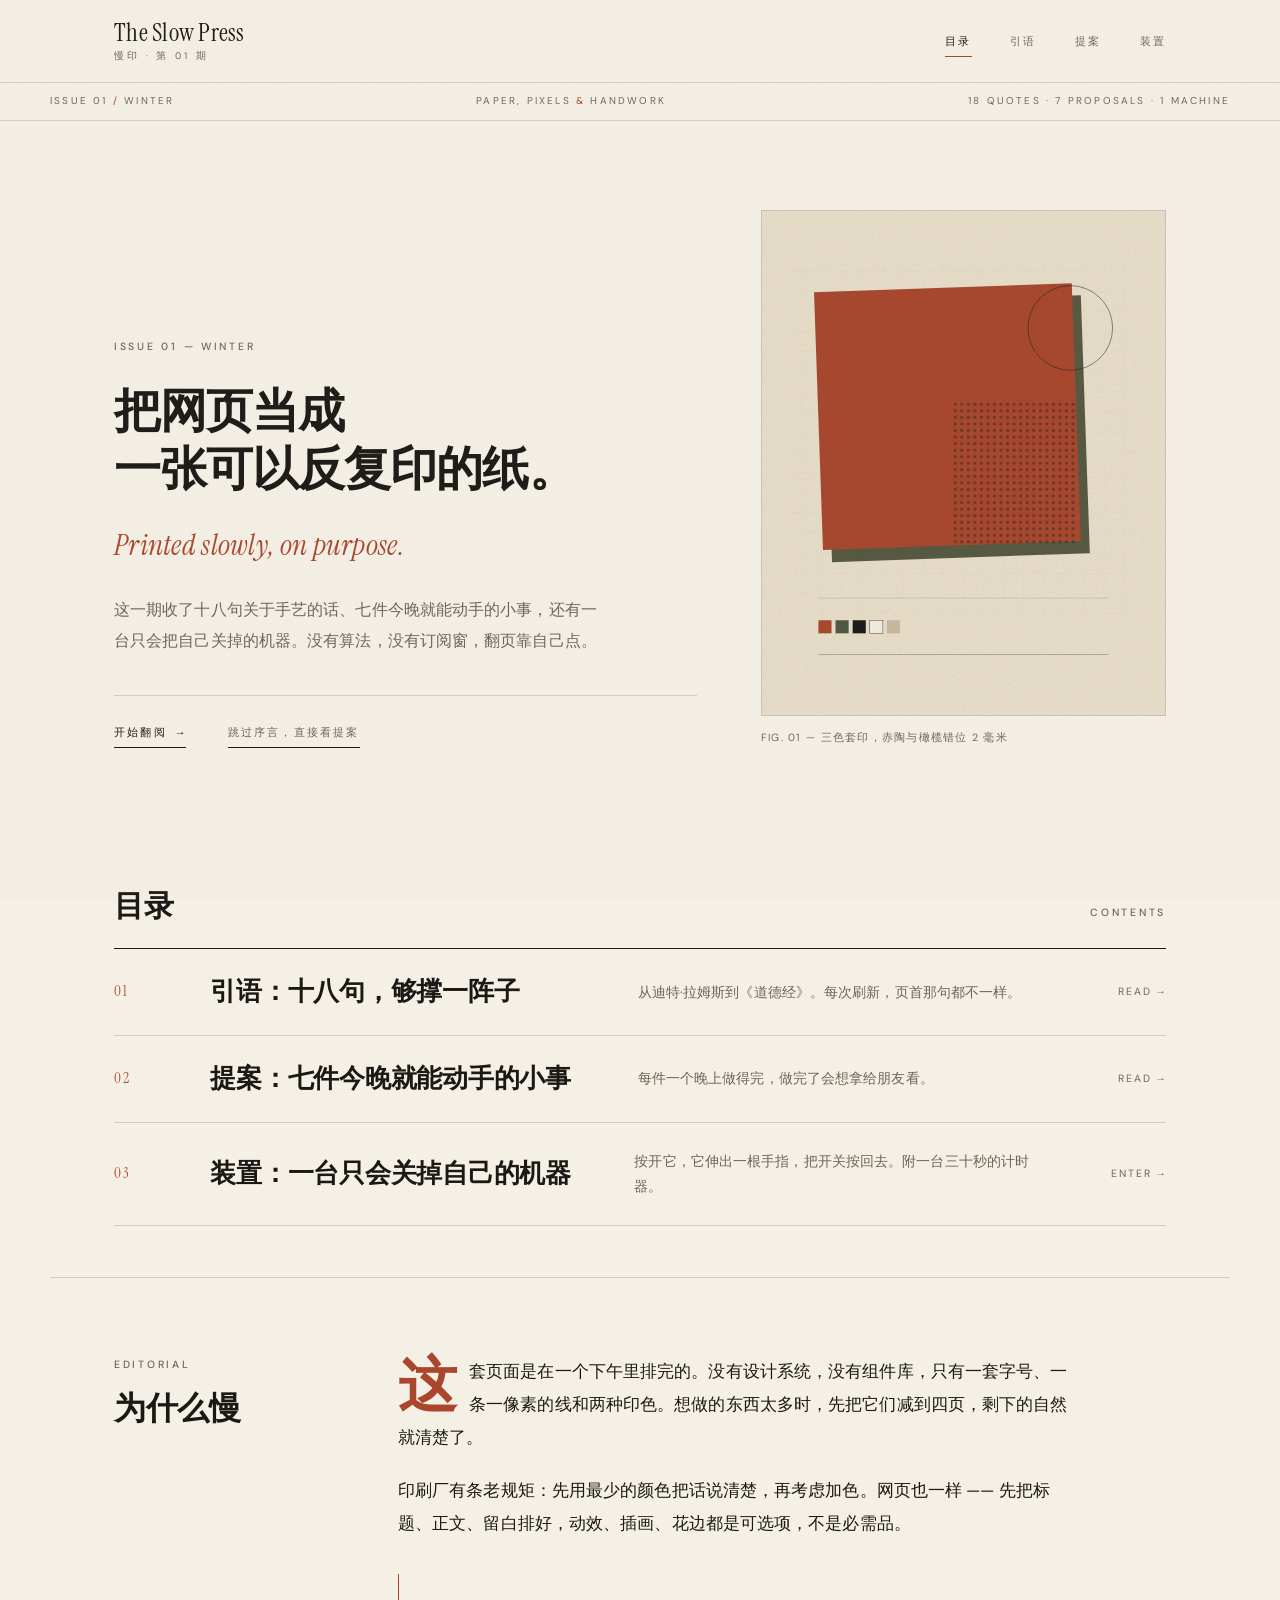
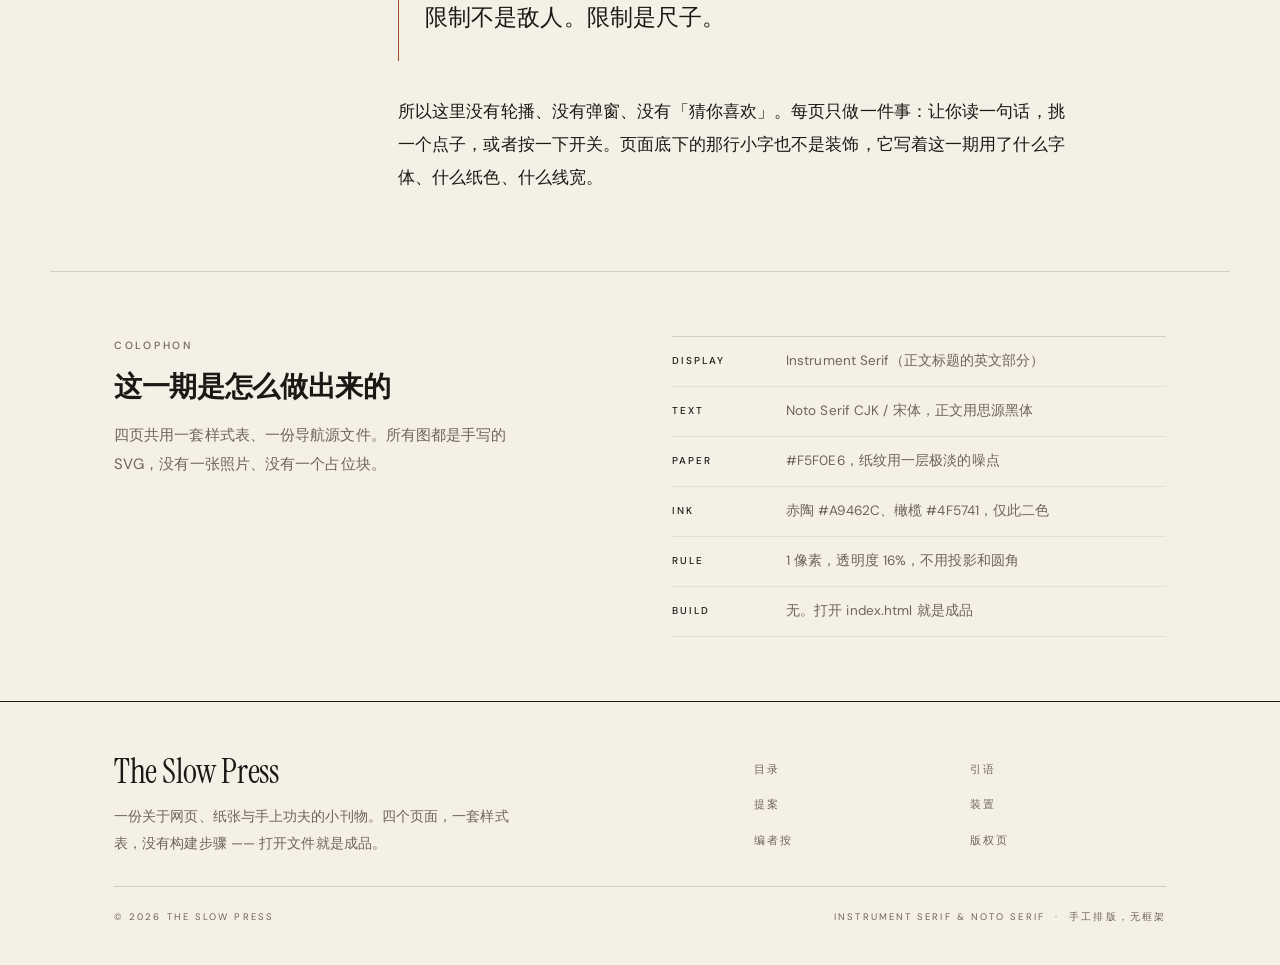
==== commit 6ed5c46f: "改版：由糖果色海报改为 1970 年代印刷刊物风格 - 纸色底 + 墨色 + 赤陶/橄榄双印色，去掉圆角、硬阴影与高饱和撞色 - 标题改用宋体/衬线，正文思源黑体，英文用 Instrument Ser" ====
--- a/index.html
+++ b/index.html
@@ -3,11 +3,10 @@
 <head>
 <meta charset="UTF-8">
 <meta name="viewport" content="width=device-width, initial-scale=1">
-<title>多巴胺档案馆 · 复古网页俱乐部</title>
-<meta name="description" content="一个复古多巴胺风格的小站：十八条关于创造与设计的名言、七个今晚就能开工的项目，还有一台只会把自己关掉的无用机器。">
-<meta name="theme-color" content="#FFD23F">
+<title>The Slow Press · 慢印</title>
+<meta name="description" content="一份关于网页、纸张与手上功夫的小刊物：十八句引语、七件今晚就能动手的小事，和一台只会把自己关掉的机器。">
+<meta name="theme-color" content="#F5F0E6">
 <link rel="icon" href="assets/favicon.svg" type="image/svg+xml">
-<!-- 字体已本地化在 assets/fonts，断网也能正常显示 -->
 <link rel="stylesheet" href="style.css">
 </head>
 <body>
@@ -16,143 +15,102 @@
 
 <main>
 
-  <!-- ---------- Hero ---------- -->
-  <section class="hero">
+  <!-- ---------- 开篇 ---------- -->
+  <section class="shell hero">
     <div class="hero-copy">
-      <p class="eyebrow"><span class="dot" aria-hidden="true"></span>PROJECT 01 / 站内漫游</p>
-      <h1>把网页做成<span class="hl">一颗会发光的糖</span></h1>
-      <p class="lede">这里没有灰白极简。只有 1970 年代的橙、粉、紫，粗黑描边，一张贴在角落的笑脸，还有一台专门把自己关掉的机器。四个页面，全部手写，双击就能打开。</p>
+      <p class="label rise">Issue 01 — Winter</p>
 
-      <div class="hero-actions">
-        <a class="btn btn--primary" href="quotes.html">读 18 条名言 →</a>
-        <a class="btn" href="machine.html">按下那个开关</a>
+      <h1 class="rise rise-2">把网页当成<br>一张可以反复印的纸。</h1>
+
+      <p class="hero-en rise rise-3" style="font-family:var(--display);font-style:italic;font-size:clamp(20px,2.3vw,29px);color:var(--terracotta);margin:-6px 0 22px;letter-spacing:.01em;">Printed slowly, on purpose.</p>
+
+      <p class="lede rise rise-3">这一期收了十八句关于手艺的话、七件今晚就能动手的小事，还有一台只会把自己关掉的机器。没有算法，没有订阅窗，翻页靠自己点。</p>
+
+      <div class="hero-bottom rise rise-4">
+        <a class="textlink" href="quotes.html">开始翻阅 <span class="arrow" aria-hidden="true">→</span></a>
+        <a class="textlink" href="project.html" style="color:var(--muted)">跳过序言，直接看提案</a>
       </div>
-
-      <ul class="hero-facts">
-        <li><strong>4</strong><span>个页面</span></li>
-        <li><strong>18</strong><span>条名言</span></li>
-        <li><strong>7</strong><span>个项目点子</span></li>
-        <li><strong>1</strong><span>台无用机器</span></li>
-      </ul>
     </div>
 
-    <div class="hero-art">
-      <img src="assets/hero.svg" width="1200" height="900"
-           alt="复古插画：一轮带笑脸的黄色太阳在橙粉紫渐变天空里放射光芒，下方是青绿与紫色的波浪，底部铺着黑黄棋盘，点缀粉色花朵和黄色星星。">
-      <span class="hero-badge" aria-hidden="true">★</span>
-      <span class="hero-note" aria-hidden="true">stay loud!</span>
-    </div>
+    <figure class="hero-fig rise rise-3">
+      <img src="assets/print-01.svg" width="800" height="1000"
+           alt="米色纸面上，一方赤陶色块与一方橄榄色块错位交叠，右下压着半调网点，右上有一圈细线，底部排着四格印刷色标。">
+      <figcaption class="figcap">Fig. 01 — 三色套印，赤陶与橄榄错位 2 毫米</figcaption>
+    </figure>
   </section>
 
-  <!-- ---------- 站点概览 ---------- -->
-  <section class="section" id="overview">
-    <div class="section-head">
-      <h2>三条路，随便挑一条</h2>
-      <p>这是个四页的小站：一页读句子，一页攒点子，一页浪费三分钟，剩下的就是你现在站的地方。</p>
+  <!-- ---------- 目录 ---------- -->
+  <section class="shell contents" id="contents">
+    <div class="contents-head">
+      <h2>目录</h2>
+      <p class="label">Contents</p>
     </div>
 
-    <div class="grid grid--3">
-      <a class="card card--link card--pink" href="quotes.html">
-        <span class="card-index">01 / 名言墙</span>
-        <h3>十八句话<br>关于手艺和玩心</h3>
-        <p>从迪特·拉姆斯到《道德经》。页面顶部那条每次刷新都不一样，看看你能撞见哪一句。</p>
-        <span class="card-go">quotes.html →</span>
+    <div class="toc">
+      <a class="toc-row" href="quotes.html">
+        <span class="toc-num">01</span>
+        <span class="toc-title">引语：十八句，够撑一阵子</span>
+        <span class="toc-desc">从迪特·拉姆斯到《道德经》。每次刷新，页首那句都不一样。</span>
+        <span class="toc-go">Read →</span>
       </a>
 
-      <a class="card card--link card--teal" href="project.html">
-        <span class="card-index">02 / 项目</span>
-        <h3>七个今晚<br>就能开工的点子</h3>
-        <p>每个都足够小，小到一个晚上能做完；又足够怪，怪到你想立刻打开编辑器。</p>
-        <span class="card-go">project.html →</span>
+      <a class="toc-row" href="project.html">
+        <span class="toc-num">02</span>
+        <span class="toc-title">提案：七件今晚就能动手的小事</span>
+        <span class="toc-desc">每件一个晚上做得完，做完了会想拿给朋友看。</span>
+        <span class="toc-go">Read →</span>
       </a>
 
-      <a class="card card--link card--purple" href="machine.html">
-        <span class="card-index">03 / 无用机器</span>
-        <h3>一台只会<br>关掉自己的开关</h3>
-        <p>按开它，它伸出一根手指，把开关按回去。下面还藏着一个三十秒的点击游戏。</p>
-        <span class="card-go">machine.html →</span>
+      <a class="toc-row" href="machine.html">
+        <span class="toc-num">03</span>
+        <span class="toc-title">装置：一台只会关掉自己的机器</span>
+        <span class="toc-desc">按开它，它伸出一根手指，把开关按回去。附一台三十秒的计时器。</span>
+        <span class="toc-go">Enter →</span>
       </a>
     </div>
   </section>
 
-  <div class="marquee-strip" aria-hidden="true">
-    <div class="ticker-track">
-      <span>&nbsp;★&nbsp; 没有框架 &nbsp;·&nbsp; 没有 npm &nbsp;·&nbsp; 没有构建 &nbsp;·&nbsp; 只有三个文件和你 &nbsp;·&nbsp; NO BUILD STEP &nbsp;·&nbsp; JUST HTML &nbsp;·&nbsp;</span>
-      <span>&nbsp;★&nbsp; 没有框架 &nbsp;·&nbsp; 没有 npm &nbsp;·&nbsp; 没有构建 &nbsp;·&nbsp; 只有三个文件和你 &nbsp;·&nbsp; NO BUILD STEP &nbsp;·&nbsp; JUST HTML &nbsp;·&nbsp;</span>
-    </div>
-  </div>
-
-  <!-- ---------- 交作业清单 ---------- -->
-  <section class="section" id="checklist">
-    <div class="section-head">
-      <h2>这份站点交的作业</h2>
-      <p>八项要求，逐条对照。右边是它落在哪个文件里 —— 你可以直接打开看。</p>
+  <!-- ---------- 编者按 ---------- -->
+  <section class="shell editorial" id="editorial">
+    <div>
+      <p class="label">Editorial</p>
+      <h2 style="font-size:clamp(24px,2.6vw,32px);margin-top:16px;">为什么慢</h2>
     </div>
 
-    <div class="checklist">
-      <div class="check-row">
-        <span class="check-no">1</span>
-        <span class="check-text">首页：一张 hero 大图，加一份站点概览</span>
-        <code>index.html</code>
-      </div>
-      <div class="check-row">
-        <span class="check-no">2</span>
-        <span class="check-text">名言页：至少 15 条名言（这里放了 18 条）</span>
-        <code>quotes.html</code>
-      </div>
-      <div class="check-row">
-        <span class="check-no">3</span>
-        <span class="check-text">DRY 导航：只写一次，由 JavaScript 注入每一页</span>
-        <code>nav.html · nav.js</code>
-      </div>
-      <div class="check-row">
-        <span class="check-no">4</span>
-        <span class="check-text">项目页：至少 5 个项目点子（这里放了 7 个）</span>
-        <code>project.html</code>
-      </div>
-      <div class="check-row">
-        <span class="check-no">5</span>
-        <span class="check-text">名言页做过设计，顶部 hero 随机展示一条名言</span>
-        <code>quotes.html · style.css</code>
-      </div>
-      <div class="check-row">
-        <span class="check-no">6</span>
-        <span class="check-text">无用机器页：一个极简的数字玩具</span>
-        <code>machine.html</code>
-      </div>
-      <div class="check-row">
-        <span class="check-no">7</span>
-        <span class="check-text">机器页里还带一个能玩的小游戏</span>
-        <code>machine.html · machine.js</code>
-      </div>
-      <div class="check-row">
-        <span class="check-no">8</span>
-        <span class="check-text">整站统一风格并收尾：链接能点、图片能显、手机上能看</span>
-        <code>every page</code>
-      </div>
+    <div class="editorial-body">
+      <p class="drop">这套页面是在一个下午里排完的。没有设计系统，没有组件库，只有一套字号、一条一像素的线和两种印色。想做的东西太多时，先把它们减到四页，剩下的自然就清楚了。</p>
+
+      <p>印刷厂有条老规矩：先用最少的颜色把话说清楚，再考虑加色。网页也一样 —— 先把标题、正文、留白排好，动效、插画、花边都是可选项，不是必需品。</p>
+
+      <blockquote class="pull">限制不是敌人。限制是尺子。</blockquote>
+
+      <p>所以这里没有轮播、没有弹窗、没有「猜你喜欢」。每页只做一件事：让你读一句话，挑一个点子，或者按一下开关。页面底下的那行小字也不是装饰，它写着这一期用了什么字体、什么纸色、什么线宽。</p>
     </div>
   </section>
 
-  <!-- ---------- 收尾语 ---------- -->
-  <section class="section section--tight">
-    <div class="grid grid--2">
-      <div class="card card--purple">
-        <span class="card-index">为什么这么花</span>
-        <h3>多巴胺不是配色方案，是一种态度</h3>
-        <p>高饱和的橙和粉会让人想起便利店的招牌、七十年代的唱片封套、还有小时候贴在铅笔盒上的贴纸。它们不高级，但它们有精神。这个站点的每一个圆角、每一道粗边、每一条硬阴影，都在说同一句话：网页可以是有趣的。</p>
-      </div>
-      <div class="card">
-        <span class="card-index">怎么读这个站</span>
-        <h3>四页，一条线，没有分支</h3>
-        <p>从名言开始，让一句话把你推去做点什么；去项目页挑一个点子，今晚就写第一行；写累了就去按无用机器的开关，看它自暴自弃。想回头，导航永远在顶部。</p>
-        <a class="btn btn--ghost" href="quotes.html">从第一句开始 →</a>
-      </div>
+  <!-- ---------- 版权页 ---------- -->
+  <section class="shell afterword" id="colophon">
+    <div>
+      <p class="label">Colophon</p>
+      <h2 style="font-size:clamp(22px,2.4vw,28px);margin:16px 0 18px;">这一期是怎么做出来的</h2>
+      <p style="font-size:15px;line-height:1.95;color:var(--muted);max-width:44ch;">四页共用一套样式表、一份导航源文件。所有图都是手写的 SVG，没有一张照片、没有一个占位块。</p>
+    </div>
+
+    <div>
+      <ul class="device-specs" style="margin-top:0;">
+        <li><b>Display</b><span>Instrument Serif（正文标题的英文部分）</span></li>
+        <li><b>Text</b><span>Noto Serif CJK / 宋体，正文用思源黑体</span></li>
+        <li><b>Paper</b><span>#F5F0E6，纸纹用一层极淡的噪点</span></li>
+        <li><b>Ink</b><span>赤陶 #A9462C、橄榄 #4F5741，仅此二色</span></li>
+        <li><b>Rule</b><span>1 像素，透明度 16%，不用投影和圆角</span></li>
+        <li><b>Build</b><span>无。打开 index.html 就是成品</span></li>
+      </ul>
     </div>
   </section>
 
 </main>
 
-<div id="site-footer"></div>
+<div id="site-foot"></div>
 
 <script src="nav.js"></script>
 </body>
--- a/style.css
+++ b/style.css
@@ -1,52 +1,56 @@
-/* =========================================================
-   多巴胺档案馆 · Retro Dopamine Club
-   一份手写样式表：1970 年代的橙、粉、紫，粗黑描边，
-   硬阴影，圆角，斜纹与棋盘。没有框架，没有构建步骤。
-   ========================================================= */
-
-/* ---------- 0. 字体（已本地化，断网也能显示） ---------- */
+/* ============================================================
+   THE SLOW PRESS · 慢印
+   ------------------------------------------------------------
+   一份印刷刊物式的网页。原则：
+   1. 只有纸色、墨色和两个印色（赤陶 / 橄榄）。
+   2. 分隔用 1px 细线，不用粗边、不用圆角、不用投影。
+   3. 层次靠字号、字距与留白，不靠颜色和装饰。
+   4. 动效只做淡入与轻微位移，时长 0.4s 以上。
+   ============================================================ */
+
+/* ---------- 0. 字体 ---------- */
 @font-face {
-  font-family: 'Bungee';
+  font-family: 'Instrument Serif';
   font-style: normal;
   font-weight: 400;
   font-display: swap;
-  src: url('assets/fonts/bungee-latin.woff2') format('woff2');
+  src: url('assets/fonts/instrument-serif.woff2') format('woff2');
 }
 
 @font-face {
-  font-family: 'Space Grotesk';
+  font-family: 'Instrument Serif';
+  font-style: italic;
+  font-weight: 400;
+  font-display: swap;
+  src: url('assets/fonts/instrument-serif-italic.woff2') format('woff2');
+}
+
+@font-face {
+  font-family: 'DM Sans';
   font-style: normal;
   font-weight: 300 700;
   font-display: swap;
-  src: url('assets/fonts/space-grotesk-latin.woff2') format('woff2');
-}
-
-/* ---------- 1. 设计变量 ---------- */
+  src: url('assets/fonts/dm-sans.woff2') format('woff2');
+}
+
+/* ---------- 1. 变量 ---------- */
 :root {
-  --cream: #FFF3DC;
-  --cream-deep: #FFE7BE;
-  --paper: #FFFBF2;
-  --ink: #1B0F2B;
-  --ink-soft: #39284F;
-
-  --orange: #FF6B2C;
-  --pink: #FF3D7F;
-  --yellow: #FFD23F;
-  --purple: #6B3BF5;
-  --teal: #0FC2A5;
-  --blue: #2F6BFF;
-
-  --hard: 6px 6px 0 var(--ink);
-  --hard-lg: 10px 10px 0 var(--ink);
-  --hard-sm: 3px 3px 0 var(--ink);
-  --line: 3px solid var(--ink);
-  --radius: 22px;
-
-  --font-display: 'Bungee', 'PingFang SC', 'Hiragino Sans GB', 'Microsoft YaHei', system-ui, sans-serif;
-  --font-body: 'Space Grotesk', 'PingFang SC', 'Hiragino Sans GB', 'Microsoft YaHei', system-ui, -apple-system, sans-serif;
-
-  --page: 1240px;
-  --gutter: clamp(16px, 4vw, 40px);
+  --paper: #F5F0E6;
+  --paper-deep: #EBE3D4;
+  --ink: #1B1815;
+  --muted: #6E6457;
+  --terracotta: #A9462C;
+  --olive: #4F5741;
+  --rule: rgba(27, 24, 21, .16);
+  --rule-soft: rgba(27, 24, 21, .08);
+
+  --serif: 'Songti SC', 'Source Han Serif SC', 'Noto Serif CJK SC', 'STSong', 'SimSun', Georgia, serif;
+  --display: 'Instrument Serif', 'Songti SC', 'Source Han Serif SC', 'Noto Serif CJK SC', Georgia, serif;
+  --sans: 'PingFang SC', 'Hiragino Sans GB', 'Noto Sans CJK SC', 'Microsoft YaHei', 'DM Sans', system-ui, sans-serif;
+  --mono: 'DM Sans', ui-monospace, 'SFMono-Regular', Menlo, monospace;
+
+  --shell: 1180px;
+  --gutter: clamp(20px, 5vw, 64px);
 }
 
 /* ---------- 2. 基础 ---------- */
@@ -62,1364 +66,1211 @@
 
 body {
   margin: 0;
-  font-family: var(--font-body);
-  font-size: 16.5px;
-  line-height: 1.65;
+  background: var(--paper);
   color: var(--ink);
-  background-color: var(--cream);
-  background-image:
-    radial-gradient(circle at 12% 18%, rgba(255, 210, 63, .55) 0 12%, transparent 12.5%),
-    radial-gradient(circle at 88% 76%, rgba(255, 61, 127, .28) 0 10%, transparent 10.5%),
-    radial-gradient(rgba(27, 15, 43, .12) 1px, transparent 1.2px);
-  background-size: auto, auto, 22px 22px;
-  background-attachment: fixed, fixed, scroll;
+  font-family: var(--sans);
+  font-size: 16px;
+  font-weight: 400;
+  line-height: 1.85;
+  letter-spacing: .006em;
   overflow-x: hidden;
-}
-
-/* 全局颗粒感 */
-body::after {
+  -webkit-font-smoothing: antialiased;
+  text-rendering: optimizeLegibility;
+}
+
+/* 纸张颗粒，极淡 */
+body::before {
   content: "";
   position: fixed;
   inset: 0;
-  z-index: 9999;
+  z-index: 9000;
   pointer-events: none;
-  opacity: .28;
-  mix-blend-mode: multiply;
-  background-image: url("data:image/svg+xml,%3Csvg xmlns='http://www.w3.org/2000/svg' width='140' height='140'%3E%3Cfilter id='n'%3E%3CfeTurbulence type='fractalNoise' baseFrequency='0.85' numOctaves='3'/%3E%3CfeColorMatrix type='saturate' values='0'/%3E%3C/filter%3E%3Crect width='140' height='140' filter='url(%23n)' opacity='0.16'/%3E%3C/svg%3E");
-}
-
-img { max-width: 100%; height: auto; display: block; }
+  opacity: .5;
+  background-image: url("data:image/svg+xml,%3Csvg xmlns='http://www.w3.org/2000/svg' width='200' height='200'%3E%3Cfilter id='g'%3E%3CfeTurbulence type='fractalNoise' baseFrequency='0.9' numOctaves='4'/%3E%3CfeColorMatrix type='saturate' values='0'/%3E%3C/filter%3E%3Crect width='200' height='200' filter='url(%23g)' opacity='0.10'/%3E%3C/svg%3E");
+}
+
+img { display: block; max-width: 100%; height: auto; }
 
 [hidden] { display: none !important; }
 
 a { color: inherit; }
 
-h1, h2, h3 {
-  font-family: var(--font-display);
-  font-weight: 900;
-  line-height: 1.02;
-  letter-spacing: -.01em;
+::selection {
+  background: var(--terracotta);
+  color: var(--paper);
+}
+
+:focus-visible {
+  outline: 1px solid var(--terracotta);
+  outline-offset: 4px;
+}
+
+/* ---------- 3. 排印基元 ---------- */
+.shell {
+  width: 100%;
+  max-width: var(--shell);
+  margin: 0 auto;
+  padding-inline: var(--gutter);
+}
+
+h1, h2, h3, h4 {
+  font-family: var(--serif);
+  font-weight: 600;
+  letter-spacing: -.012em;
+  line-height: 1.12;
   margin: 0;
 }
 
-p { margin: 0 0 1em; }
-
-::selection {
-  background: var(--pink);
-  color: var(--cream);
-}
-
-:focus-visible {
-  outline: 4px solid var(--blue);
-  outline-offset: 3px;
-  border-radius: 6px;
-}
-
-/* ---------- 3. 导航（nav.html + nav.js 注入） ---------- */
-#site-nav { position: relative; z-index: 200; }
-
-.site-nav {
+p { margin: 0 0 1.15em; }
+p:last-child { margin-bottom: 0; }
+
+.label {
+  font-family: var(--mono);
+  font-size: 10.5px;
+  font-weight: 500;
+  letter-spacing: .26em;
+  text-transform: uppercase;
+  color: var(--muted);
+  margin: 0;
+}
+
+.label--ink { color: var(--ink); }
+
+.rule {
+  height: 1px;
+  background: var(--rule);
+  border: 0;
+  margin: 0;
+}
+
+.lede {
+  font-size: clamp(15.5px, 1.25vw, 17px);
+  line-height: 1.95;
+  color: var(--muted);
+  max-width: 44ch;
+}
+
+.quiet { color: var(--muted); }
+
+.figcap {
+  font-family: var(--mono);
+  font-size: 10.5px;
+  letter-spacing: .12em;
+  color: var(--muted);
+  margin-top: 12px;
+  text-transform: uppercase;
+}
+
+/* 文字链接：下划线由短变长 */
+.textlink {
+  display: inline-flex;
+  align-items: center;
+  gap: 10px;
+  font-family: var(--mono);
+  font-size: 11px;
+  font-weight: 500;
+  letter-spacing: .2em;
+  text-transform: uppercase;
+  text-decoration: none;
+  color: var(--ink);
+  padding-bottom: 6px;
+  position: relative;
+}
+
+.textlink::after {
+  content: "";
+  position: absolute;
+  left: 0;
+  bottom: 0;
+  height: 1px;
+  width: 100%;
+  background: var(--ink);
+  transform-origin: left;
+  transition: transform .45s cubic-bezier(.2, .7, .2, 1);
+}
+
+.textlink:hover::after { transform: scaleX(.35); }
+.textlink .arrow { transition: transform .45s cubic-bezier(.2, .7, .2, 1); }
+.textlink:hover .arrow { transform: translateX(4px); }
+
+/* 细线按钮（换一句等） */
+.btn-line {
+  display: inline-flex;
+  align-items: center;
+  gap: 12px;
+  min-height: 46px;
+  padding: 0 22px;
+  background: transparent;
+  border: 1px solid var(--ink);
+  border-radius: 0;
+  color: var(--ink);
+  font-family: var(--mono);
+  font-size: 11px;
+  font-weight: 500;
+  letter-spacing: .2em;
+  text-transform: uppercase;
+  cursor: pointer;
+  transition: background .35s ease, color .35s ease, border-color .35s ease;
+}
+
+.btn-line:hover {
+  background: var(--ink);
+  color: var(--paper);
+}
+
+/* ---------- 4. 导航 ---------- */
+.site-head {
   position: sticky;
   top: 0;
-  z-index: 200;
+  z-index: 100;
+  background: rgba(245, 240, 230, .92);
+  backdrop-filter: blur(8px);
+  border-bottom: 1px solid var(--rule);
+}
+
+.site-head-inner {
   display: flex;
   align-items: center;
   justify-content: space-between;
-  flex-wrap: wrap;
-  gap: 10px 18px;
-  padding: 12px var(--gutter);
-  background: var(--yellow);
-  border-bottom: var(--line);
-}
-
-.brand {
-  display: inline-flex;
-  align-items: center;
-  gap: 10px;
+  gap: 24px;
+  min-height: 82px;
+  padding-block: 14px;
+}
+
+.wordmark {
+  display: block;
   text-decoration: none;
-  font-family: var(--font-display);
-  font-size: clamp(15px, 2vw, 19px);
+  line-height: 1;
+}
+
+.wordmark-mark {
+  display: block;
+  font-family: var(--display);
+  font-size: 25px;
   letter-spacing: .01em;
-  line-height: 1;
-}
-
-.brand-dot {
-  width: 20px;
-  height: 20px;
-  flex: none;
-  border-radius: 50%;
-  background: var(--pink);
-  border: 3px solid var(--ink);
-  box-shadow: inset 0 0 0 0 var(--ink);
-  animation: pulse 3.4s ease-in-out infinite;
-}
-
-.brand small {
+  color: var(--ink);
+}
+
+.wordmark-sub {
   display: block;
-  font-family: var(--font-body);
-  font-size: 10px;
-  font-weight: 700;
-  letter-spacing: .2em;
-  opacity: .62;
-  margin-top: 4px;
-}
-
-.nav-links {
+  margin-top: 7px;
+  font-family: var(--mono);
+  font-size: 9.5px;
+  letter-spacing: .3em;
+  text-transform: uppercase;
+  color: var(--muted);
+}
+
+.nav-list {
   display: flex;
   align-items: center;
-  gap: 8px;
+  gap: clamp(18px, 3vw, 42px);
   margin: 0;
   padding: 0;
   list-style: none;
-  max-width: 100%;
-  overflow-x: auto;
-  scrollbar-width: none;
-}
-
-.nav-links::-webkit-scrollbar { display: none; }
-
-.nav-links a {
+}
+
+.nav-list a {
+  position: relative;
   display: inline-block;
+  padding: 6px 0;
+  font-family: var(--mono);
+  font-size: 11px;
+  letter-spacing: .2em;
+  text-transform: uppercase;
+  text-decoration: none;
+  color: var(--muted);
+  transition: color .3s ease;
+}
+
+.nav-list a::after {
+  content: "";
+  position: absolute;
+  left: 0;
+  bottom: 0;
+  width: 100%;
+  height: 1px;
+  background: var(--ink);
+  transform: scaleX(0);
+  transform-origin: left;
+  transition: transform .4s cubic-bezier(.2, .7, .2, 1);
+}
+
+.nav-list a:hover { color: var(--ink); }
+.nav-list a:hover::after { transform: scaleX(1); }
+
+.nav-list a[aria-current="page"] { color: var(--ink); }
+.nav-list a[aria-current="page"]::after { transform: scaleX(1); background: var(--terracotta); }
+
+/* 顶部一行小字，像刊头信息 */
+.masthead {
+  border-bottom: 1px solid var(--rule);
+  background: var(--paper);
+}
+
+.masthead-inner {
+  display: flex;
+  align-items: center;
+  justify-content: space-between;
+  gap: 16px;
+  padding: 9px 0;
+  font-family: var(--mono);
+  font-size: 10px;
+  letter-spacing: .22em;
+  text-transform: uppercase;
+  color: var(--muted);
+  overflow: hidden;
   white-space: nowrap;
-  padding: 8px 16px;
-  border: 3px solid var(--ink);
-  border-radius: 999px;
-  background: var(--paper);
-  text-decoration: none;
-  font-size: 14px;
-  font-weight: 700;
-  box-shadow: var(--hard-sm);
-  transition: transform .14s ease, box-shadow .14s ease, background .14s ease, color .14s ease;
-}
-
-.nav-links a:hover {
-  transform: translate(-2px, -2px);
-  box-shadow: 5px 5px 0 var(--ink);
-  background: var(--pink);
-  color: var(--paper);
-}
-
-.nav-links a[aria-current="page"],
-.nav-links a.is-current {
-  background: var(--ink);
-  color: var(--yellow);
-  box-shadow: 3px 3px 0 var(--pink);
-}
-
-/* 跑马灯 */
-.ticker {
-  overflow: hidden;
-  background: var(--ink);
-  color: var(--yellow);
-  border-bottom: var(--line);
-}
-
-.ticker-track {
-  display: flex;
-  width: max-content;
-  animation: ticker 34s linear infinite;
-}
-
-.ticker-track span {
-  padding: 7px 0;
-  font-family: var(--font-display);
-  font-size: 12.5px;
-  letter-spacing: .16em;
-  white-space: nowrap;
-}
-
-@keyframes ticker {
-  to { transform: translateX(-50%); }
-}
-
-@keyframes pulse {
-  0%, 100% { transform: scale(1); background: var(--pink); }
-  50% { transform: scale(1.14); background: var(--teal); }
-}
-
-/* ---------- 4. 通用版块 ---------- */
-.section {
-  max-width: var(--page);
-  margin: 0 auto;
-  padding: clamp(40px, 6vw, 78px) var(--gutter);
-}
-
-.section--tight { padding-top: clamp(28px, 4vw, 48px); }
-
-.section-head {
-  margin-bottom: clamp(22px, 3.4vw, 38px);
-  max-width: 720px;
-}
-
-.section-head h2 {
-  font-size: clamp(26px, 4.2vw, 46px);
-  margin-bottom: 10px;
-}
-
-.section-head p {
-  margin: 0;
-  font-size: 17px;
-  color: var(--ink-soft);
-}
-
-.eyebrow {
-  display: inline-flex;
-  align-items: center;
-  gap: 9px;
-  font-size: 12px;
-  font-weight: 700;
-  letter-spacing: .2em;
-  text-transform: uppercase;
-  color: var(--ink);
-  background: var(--paper);
-  border: 3px solid var(--ink);
-  border-radius: 999px;
-  padding: 5px 14px 5px 10px;
-  margin: 0 0 18px;
-  box-shadow: var(--hard-sm);
-}
-
-.eyebrow .dot {
-  width: 10px;
-  height: 10px;
-  border-radius: 50%;
-  background: var(--orange);
-  border: 2px solid var(--ink);
-}
-
-/* ---------- 5. 按钮 ---------- */
-.btn {
-  display: inline-flex;
-  align-items: center;
-  gap: 9px;
-  min-height: 48px;
-  padding: 12px 24px;
-  border: 3px solid var(--ink);
-  border-radius: 999px;
-  background: var(--paper);
-  color: var(--ink);
-  font-family: var(--font-body);
-  font-size: 16px;
-  font-weight: 700;
-  text-decoration: none;
-  cursor: pointer;
-  box-shadow: 5px 5px 0 var(--ink);
-  transition: transform .14s ease, box-shadow .14s ease, background .14s ease, color .14s ease;
-}
-
-.btn:hover {
-  transform: translate(-3px, -3px);
-  box-shadow: 8px 8px 0 var(--ink);
-  background: var(--yellow);
-}
-
-.btn:active {
-  transform: translate(2px, 2px);
-  box-shadow: 2px 2px 0 var(--ink);
-}
-
-.btn--primary {
-  background: var(--pink);
-  color: var(--paper);
-}
-
-.btn--primary:hover {
-  background: var(--orange);
-  color: var(--ink);
-}
-
-.btn--ghost {
-  background: transparent;
-  box-shadow: none;
-  border-color: var(--ink);
-}
-
-.btn--ghost:hover {
-  background: var(--ink);
-  color: var(--yellow);
-  box-shadow: 5px 5px 0 var(--pink);
-}
-
-.btn--big {
-  font-size: 18px;
-  padding: 15px 30px;
-  min-height: 56px;
-}
-
-/* ---------- 6. 首页 hero ---------- */
+}
+
+.masthead-inner span { flex: none; }
+.masthead-inner .dot { color: var(--terracotta); }
+
+/* ---------- 5. 首页 ---------- */
 .hero {
-  max-width: var(--page);
-  margin: 0 auto;
-  padding: clamp(30px, 5vw, 62px) var(--gutter) clamp(26px, 4vw, 48px);
-  display: grid;
-  grid-template-columns: 1.02fr .98fr;
-  gap: clamp(26px, 4.6vw, 62px);
-  align-items: center;
-}
+  display: grid;
+  grid-template-columns: 1.18fr .82fr;
+  gap: clamp(32px, 5vw, 84px);
+  align-items: end;
+  padding-block: clamp(52px, 7vw, 104px) clamp(44px, 6vw, 88px);
+}
+
+.hero-copy > .label { margin-bottom: 26px; }
 
 .hero h1 {
-  font-size: clamp(36px, 6.6vw, 78px);
-  margin-bottom: 20px;
-}
-
-.hero h1 .hl {
-  display: inline-block;
-  color: var(--pink);
-  text-shadow: 4px 4px 0 var(--ink);
-  transform: rotate(-1.6deg);
-}
-
-.hero h1 .hl-alt {
-  color: var(--purple);
-  text-shadow: 3px 3px 0 var(--yellow), 6px 6px 0 var(--ink);
-}
-
-.lede {
-  font-size: clamp(16px, 1.5vw, 18.5px);
-  max-width: 46ch;
-  color: var(--ink-soft);
-}
-
-.hero-actions {
+  font-size: clamp(30px, 3.7vw, 47px);
+  line-height: 1.24;
+  letter-spacing: -.02em;
+  margin-bottom: 26px;
+  text-wrap: balance;
+}
+
+.hero h1 em {
+  font-family: var(--display);
+  font-style: italic;
+  font-size: 1.06em;
+  letter-spacing: -.01em;
+  color: var(--terracotta);
+}
+
+.hero-bottom {
   display: flex;
   flex-wrap: wrap;
-  gap: 12px;
-  margin: 26px 0 30px;
-}
-
-.hero-facts {
+  align-items: flex-end;
+  gap: 28px 42px;
+  margin-top: 38px;
+  padding-top: 26px;
+  border-top: 1px solid var(--rule);
+}
+
+.hero-fig { margin: 0; }
+
+.hero-fig img {
+  width: 100%;
+  aspect-ratio: 4 / 5;
+  object-fit: cover;
+  border: 1px solid var(--rule);
+  background: var(--paper-deep);
+}
+
+/* 内页页头 */
+.page-head {
+  padding-block: clamp(46px, 6vw, 92px) clamp(26px, 3vw, 40px);
+  display: grid;
+  grid-template-columns: minmax(0, 1.15fr) minmax(0, .85fr);
+  gap: clamp(24px, 5vw, 72px);
+  align-items: end;
+}
+
+.page-head h1 {
+  font-size: clamp(32px, 4.4vw, 58px);
+  margin: 20px 0 0;
+  max-width: 22ch;
+  text-wrap: balance;
+}
+
+.page-head .page-head-note {
+  padding-bottom: 10px;
+  border-top: 1px solid var(--rule);
+  padding-top: 18px;
+}
+
+/* 目录 */
+.contents { padding-block: clamp(40px, 5vw, 74px) clamp(36px, 4vw, 60px); }
+
+.contents-head {
   display: flex;
-  flex-wrap: wrap;
-  gap: 10px;
+  align-items: baseline;
+  justify-content: space-between;
+  gap: 24px;
+  margin-bottom: 26px;
+}
+
+.contents-head h2 {
+  font-size: clamp(22px, 2.4vw, 30px);
+}
+
+.toc { border-top: 1px solid var(--ink); }
+
+.toc-row {
+  display: grid;
+  grid-template-columns: 58px minmax(0, 1.1fr) minmax(0, 1.25fr) auto;
+  gap: clamp(14px, 3vw, 40px);
+  align-items: center;
+  padding: 26px 0;
+  border-bottom: 1px solid var(--rule);
+  text-decoration: none;
+  transition: background .4s ease, padding .4s ease;
+}
+
+.toc-row:hover { background: rgba(27, 24, 21, .035); }
+
+.toc-num {
+  font-family: var(--display);
+  font-size: 15px;
+  letter-spacing: .1em;
+  color: var(--terracotta);
+}
+
+.toc-title {
+  font-family: var(--serif);
+  font-size: clamp(19px, 2.1vw, 26px);
+  font-weight: 600;
+  letter-spacing: -.01em;
+  line-height: 1.3;
+  transition: transform .45s cubic-bezier(.2, .7, .2, 1);
+}
+
+.toc-row:hover .toc-title { transform: translateX(6px); }
+
+.toc-desc {
+  font-size: 14px;
+  line-height: 1.8;
+  color: var(--muted);
+  max-width: 40ch;
+}
+
+.toc-go {
+  font-family: var(--mono);
+  font-size: 10.5px;
+  letter-spacing: .2em;
+  text-transform: uppercase;
+  color: var(--muted);
+  white-space: nowrap;
+}
+
+/* 编者按 */
+.editorial {
+  display: grid;
+  grid-template-columns: 220px minmax(0, 1fr);
+  gap: clamp(24px, 5vw, 72px);
+  padding-block: clamp(44px, 6vw, 88px);
+  border-top: 1px solid var(--rule);
+}
+
+.editorial-body {
+  max-width: 62ch;
+  font-size: 16.5px;
+  line-height: 2;
+}
+
+.editorial-body p + p { margin-top: 1.2em; }
+
+.editorial-body .drop::first-letter {
+  float: left;
+  font-family: var(--serif);
+  font-size: 3.6em;
+  line-height: .84;
+  font-weight: 600;
+  padding: 6px 12px 0 0;
+  color: var(--terracotta);
+}
+
+.pull {
+  margin: 34px 0;
+  padding: 24px 0 24px 26px;
+  border-left: 1px solid var(--terracotta);
+  font-family: var(--serif);
+  font-size: clamp(19px, 2vw, 23px);
+  line-height: 1.7;
+  color: var(--ink);
+}
+
+/* ---------- 6. 名言页 ---------- */
+.quote-stage {
+  padding-block: clamp(52px, 7vw, 100px) clamp(40px, 5vw, 72px);
+  border-bottom: 1px solid var(--rule);
+}
+
+.quote-stage-top {
+  display: flex;
+  align-items: baseline;
+  justify-content: space-between;
+  gap: 24px;
+  padding-bottom: 30px;
+  border-bottom: 1px solid var(--rule);
+  margin-bottom: clamp(34px, 4vw, 56px);
+}
+
+.quote-figure {
+  margin: 0;
+  max-width: 860px;
+}
+
+.quote-figure blockquote {
+  margin: 0 0 24px;
+  font-family: var(--serif);
+  font-size: clamp(26px, 3.9vw, 52px);
+  font-weight: 600;
+  line-height: 1.48;
+  letter-spacing: -.015em;
+  text-wrap: balance;
+  min-height: 2.84em;
+  display: flex;
+  align-items: center;
+  transition: opacity .3s ease;
+}
+
+.quote-figure .quote-en {
+  font-family: var(--display);
+  font-style: italic;
+  font-size: clamp(15px, 1.45vw, 19px);
+  line-height: 1.65;
+  color: var(--muted);
+  margin: 0 0 22px;
+  max-width: 46ch;
+}
+
+.quote-figure .quote-by {
+  display: block;
+  font-family: var(--mono);
+  font-size: 11px;
+  letter-spacing: .2em;
+  text-transform: uppercase;
+  color: var(--ink);
+  padding-top: 18px;
+  border-top: 1px solid var(--ink);
+  display: inline-block;
+}
+
+.quote-stage-actions {
+  display: flex;
+  align-items: center;
+  gap: 26px;
+  margin-top: 40px;
+}
+
+.quote-index {
+  font-family: var(--mono);
+  font-size: 11px;
+  letter-spacing: .18em;
+  color: var(--muted);
+}
+
+/* 全部名言：编号列表 */
+.quote-ledger { padding-block: clamp(40px, 5vw, 72px) clamp(40px, 5vw, 72px); }
+
+.ledger {
+  border-top: 1px solid var(--ink);
+  counter-reset: q;
+}
+
+.ledger-item {
+  display: grid;
+  grid-template-columns: 62px minmax(0, 1fr) 210px;
+  gap: clamp(16px, 3vw, 44px);
+  align-items: start;
+  padding: 30px 0;
+  border-bottom: 1px solid var(--rule);
+  counter-increment: q;
+  transition: background .4s ease;
+}
+
+.ledger-item:hover { background: rgba(169, 70, 44, .045); }
+
+.ledger-num {
+  font-family: var(--display);
+  font-size: 13px;
+  letter-spacing: .1em;
+  color: var(--muted);
+  padding-top: 10px;
+}
+
+.ledger-item:hover .ledger-num { color: var(--terracotta); }
+
+.ledger-body blockquote {
+  margin: 0 0 10px;
+  font-family: var(--serif);
+  font-size: clamp(17px, 1.7vw, 21px);
+  font-weight: 600;
+  line-height: 1.7;
+  letter-spacing: -.005em;
+}
+
+.ledger-en {
+  display: block;
+  font-family: var(--display);
+  font-style: italic;
+  font-size: 15px;
+  line-height: 1.6;
+  color: var(--muted);
+  max-width: 52ch;
+}
+
+.ledger-by {
+  font-family: var(--mono);
+  font-size: 10.5px;
+  letter-spacing: .16em;
+  text-transform: uppercase;
+  color: var(--ink);
+  line-height: 1.9;
+  padding-top: 10px;
+}
+
+.ledger-by small {
+  display: block;
+  color: var(--muted);
+  font-size: 10px;
+  letter-spacing: .1em;
+  margin-top: 4px;
+  text-transform: none;
+}
+
+/* ---------- 7. 项目页 ---------- */
+.projects { padding-block: clamp(46px, 6vw, 92px); }
+
+.project-row {
+  display: grid;
+  grid-template-columns: 74px minmax(0, 1fr) 240px;
+  gap: clamp(18px, 3vw, 48px);
+  padding: clamp(28px, 3.4vw, 44px) 0;
+  border-bottom: 1px solid var(--rule);
+}
+
+.project-row:first-of-type { border-top: 1px solid var(--ink); }
+
+.project-index {
+  font-family: var(--display);
+  font-size: clamp(22px, 2.4vw, 30px);
+  letter-spacing: .02em;
+  color: var(--terracotta);
+  line-height: 1;
+}
+
+.project-main h3 {
+  font-size: clamp(21px, 2.3vw, 28px);
+  margin-bottom: 12px;
+}
+
+.project-main p {
+  font-size: 15.5px;
+  line-height: 1.9;
+  color: var(--muted);
+  max-width: 56ch;
+}
+
+.project-note {
+  margin-top: 16px;
+  padding-top: 14px;
+  border-top: 1px solid var(--rule-soft);
+  font-size: 14px;
+  line-height: 1.85;
+  color: var(--ink);
+}
+
+.project-note b {
+  font-weight: 600;
+  font-family: var(--mono);
+  font-size: 10.5px;
+  letter-spacing: .18em;
+  text-transform: uppercase;
+  color: var(--muted);
+  display: block;
+  margin-bottom: 6px;
+}
+
+.project-meta {
   margin: 0;
   padding: 0;
   list-style: none;
-}
-
-.hero-facts li {
+  display: grid;
+  gap: 10px;
+  align-self: start;
+}
+
+.project-meta li {
+  display: flex;
+  justify-content: space-between;
+  gap: 12px;
+  padding-bottom: 9px;
+  border-bottom: 1px solid var(--rule-soft);
+  font-family: var(--mono);
+  font-size: 10.5px;
+  letter-spacing: .14em;
+  text-transform: uppercase;
+  color: var(--muted);
+}
+
+.project-meta li span:last-child { color: var(--ink); }
+
+.afterword {
+  display: grid;
+  grid-template-columns: minmax(0, 1fr) minmax(0, 1fr);
+  gap: clamp(24px, 5vw, 76px);
+  padding-block: clamp(40px, 5vw, 76px);
+  border-top: 1px solid var(--rule);
+}
+
+/* ---------- 8. 装置页 ---------- */
+.device-layout {
+  display: grid;
+  grid-template-columns: minmax(0, 452px) minmax(0, 1fr);
+  gap: clamp(30px, 5vw, 76px);
+  align-items: start;
+  padding-block: clamp(44px, 5vw, 84px);
+}
+
+.device {
+  background: var(--paper-deep);
+  border: 1px solid var(--ink);
+  padding: 18px;
+  position: relative;
+}
+
+.device-plate {
   display: flex;
   align-items: baseline;
-  gap: 7px;
-  padding: 8px 16px;
-  background: var(--paper);
-  border: 3px solid var(--ink);
-  border-radius: 14px;
-  box-shadow: var(--hard-sm);
-}
-
-.hero-facts strong {
-  font-family: var(--font-display);
-  font-size: 20px;
-  color: var(--purple);
-}
-
-.hero-facts span { font-size: 13px; font-weight: 700; }
-
-.hero-art {
+  justify-content: space-between;
+  gap: 14px;
+  padding-bottom: 12px;
+  border-bottom: 1px solid var(--rule);
+  font-family: var(--mono);
+  font-size: 9.5px;
+  letter-spacing: .22em;
+  text-transform: uppercase;
+  color: var(--muted);
+}
+
+.device-lamp {
+  display: inline-flex;
+  align-items: center;
+  gap: 8px;
+  color: var(--muted);
+  transition: color .4s ease;
+}
+
+.device-lamp i {
+  width: 7px;
+  height: 7px;
+  border-radius: 50%;
+  border: 1px solid var(--muted);
+  background: transparent;
+  transition: background .35s ease, border-color .35s ease, box-shadow .35s ease;
+}
+
+.device-lamp.is-on { color: var(--ink); }
+.device-lamp.is-on i {
+  background: var(--terracotta);
+  border-color: var(--terracotta);
+  box-shadow: 0 0 0 3px rgba(169, 70, 44, .16);
+}
+
+.device-stage {
+  --arm-out: 88px;
+  --arm-press: 80px;
   position: relative;
-  transform: rotate(1.2deg);
-}
-
-.hero-art img {
-  width: 100%;
-  border: 4px solid var(--ink);
-  border-radius: var(--radius);
-  box-shadow: 12px 12px 0 var(--ink);
-  background: var(--purple);
-}
-
-.hero-badge {
-  position: absolute;
-  top: -22px;
-  right: -18px;
-  width: 66px;
-  height: 66px;
-  display: grid;
-  place-items: center;
-  font-size: 26px;
-  background: var(--yellow);
-  border: 3px solid var(--ink);
-  border-radius: 50%;
-  box-shadow: var(--hard-sm);
-  animation: spin 9s linear infinite;
-}
-
-.hero-note {
-  position: absolute;
-  left: -16px;
-  bottom: 26px;
-  padding: 7px 16px;
-  font-family: var(--font-display);
-  font-size: 13px;
-  letter-spacing: .06em;
-  background: var(--teal);
-  border: 3px solid var(--ink);
-  border-radius: 999px;
-  box-shadow: var(--hard-sm);
-  transform: rotate(-4deg);
-}
-
-@keyframes spin {
-  to { transform: rotate(360deg); }
-}
-
-/* ---------- 7. 卡片 ---------- */
-.grid {
-  display: grid;
-  gap: clamp(16px, 2.2vw, 26px);
-}
-
-.grid--2 { grid-template-columns: repeat(auto-fit, minmax(280px, 1fr)); }
-.grid--3 { grid-template-columns: repeat(auto-fit, minmax(248px, 1fr)); }
-
-.card {
+  height: 210px;
+  overflow: hidden;
+  background-image:
+    repeating-linear-gradient(90deg, rgba(27, 24, 21, .055) 0 1px, transparent 1px 12px);
+  background-position: left bottom;
+  background-size: 100% 22px;
+  background-repeat: repeat-x;
+}
+
+/* 按压开关 */
+.press {
+  position: absolute;
+  top: 24px;
+  left: 50%;
+  transform: translateX(-50%);
+  display: block;
+  padding: 0;
+  border: 0;
+  background: transparent;
+  cursor: pointer;
+  line-height: 0;
+  z-index: 4;
+}
+
+.press-face {
   position: relative;
   display: block;
-  padding: 24px 24px 26px;
+  width: 84px;
+  height: 84px;
+  border: 1px solid var(--ink);
+  border-radius: 50%;
   background: var(--paper);
-  border: var(--line);
-  border-radius: var(--radius);
-  box-shadow: var(--hard);
+  box-shadow: 0 6px 0 rgba(27, 24, 21, .26), inset 0 -8px 0 rgba(27, 24, 21, .05);
+  transition: transform .2s ease, box-shadow .2s ease, background .35s ease, border-color .35s ease;
+}
+
+.press-face::after {
+  content: "";
+  position: absolute;
+  inset: 17px;
+  border: 1px solid rgba(27, 24, 21, .22);
+  border-radius: 50%;
+  transition: border-color .35s ease;
+}
+
+.press.is-on .press-face {
+  background: var(--terracotta);
+  border-color: var(--terracotta);
+  transform: translateY(4px);
+  box-shadow: 0 2px 0 rgba(27, 24, 21, .3), inset 0 -4px 0 rgba(0, 0, 0, .08);
+}
+
+.press.is-on .press-face::after { border-color: rgba(245, 240, 230, .55); }
+
+.press-face::before {
+  content: "";
+  position: absolute;
+  top: 50%;
+  left: 50%;
+  width: 9px;
+  height: 9px;
+  margin: -4.5px 0 0 -4.5px;
+  border-radius: 50%;
+  background: var(--ink);
+  opacity: .3;
+  transition: background .35s ease, opacity .35s ease;
+}
+
+.press.is-on .press-face::before { background: var(--paper); opacity: .85; }
+
+.press:hover .press-face { background: #FBF7EE; }
+.press.is-on:hover .press-face { background: var(--terracotta); }
+
+/* 出纸口 */
+.port {
+  position: absolute;
+  bottom: -8px;
+  left: 50%;
+  transform: translateX(-50%);
+  width: 78px;
+  height: 26px;
+  border-radius: 50%;
+  background: #14110E;
+  box-shadow:
+    0 0 0 1px rgba(27, 24, 21, .45),
+    0 0 0 4px var(--paper-deep),
+    0 0 0 5px var(--rule);
+  z-index: 3;
+}
+
+/* 手臂：图鉴插画式的细线 */
+.arm {
+  position: absolute;
+  bottom: 30px;
+  left: 50%;
+  width: 28px;
+  height: 150px;
+  margin-left: -14px;
+  transform: translateY(210px);
+  transition: transform .7s cubic-bezier(.32, .9, .25, 1);
+  z-index: 2;
+  pointer-events: none;
+}
+
+.arm.is-out { transform: translateY(var(--arm-out)); }
+.arm.is-press { transform: translateY(var(--arm-press)); }
+
+.arm-finger {
+  position: absolute;
+  inset: 0 5px 34px;
+  background: #CE9E7E;
+  border: 1px solid var(--ink);
+  border-radius: 14px 14px 5px 5px;
+}
+
+.arm-finger::before {
+  content: "";
+  position: absolute;
+  left: 4px;
+  right: 4px;
+  height: 1px;
+  background: rgba(27, 24, 21, .35);
+  top: 46px;
+}
+
+.arm-finger::after {
+  content: "";
+  position: absolute;
+  left: 4px;
+  right: 4px;
+  height: 1px;
+  background: rgba(27, 24, 21, .35);
+  top: 78px;
+}
+
+.arm-nail {
+  position: absolute;
+  top: 8px;
+  left: 50%;
+  transform: translateX(-50%);
+  width: 12px;
+  height: 16px;
+  border: 1px solid rgba(27, 24, 21, .55);
+  border-radius: 6px 6px 3px 3px;
+  background: rgba(255, 255, 255, .35);
+}
+
+.arm-cuff {
+  position: absolute;
+  bottom: 0;
+  left: 0;
+  right: 0;
+  height: 34px;
+  background: #2A241F;
+  border: 1px solid var(--ink);
+  border-radius: 1px;
+}
+
+.device-readout {
+  margin-top: 14px;
+  padding-top: 12px;
+  border-top: 1px solid var(--rule);
+  display: flex;
+  align-items: baseline;
+  justify-content: space-between;
+  gap: 16px;
+  font-family: var(--mono);
+  font-size: 10.5px;
+  letter-spacing: .08em;
+  color: var(--muted);
+  min-height: 44px;
+}
+
+.device-readout strong {
+  color: var(--ink);
+  font-weight: 500;
+  font-variant-numeric: tabular-nums;
+}
+
+.device-side h2 {
+  font-size: clamp(24px, 2.8vw, 34px);
+  margin-bottom: 18px;
+}
+
+.device-side p {
+  font-size: 15.5px;
+  line-height: 1.95;
+  color: var(--muted);
+}
+
+.device-specs {
+  margin: 26px 0 0;
+  padding: 0;
+  list-style: none;
+  border-top: 1px solid var(--rule);
+}
+
+.device-specs li {
+  display: grid;
+  grid-template-columns: 96px 1fr;
+  gap: 18px;
+  padding: 12px 0;
+  border-bottom: 1px solid var(--rule-soft);
+  font-size: 13.5px;
+  color: var(--muted);
+}
+
+.device-specs b {
+  font-family: var(--mono);
+  font-weight: 500;
+  font-size: 10px;
+  letter-spacing: .2em;
+  text-transform: uppercase;
+  color: var(--ink);
+  padding-top: 3px;
+}
+
+/* ---------- 9. 游戏 ---------- */
+.experiment {
+  padding-block: clamp(46px, 6vw, 88px);
+  border-top: 1px solid var(--ink);
+}
+
+.exp-head {
+  display: flex;
+  align-items: baseline;
+  justify-content: space-between;
+  gap: 24px;
+  margin-bottom: 26px;
+}
+
+.exp-head h2 { font-size: clamp(22px, 2.6vw, 30px); }
+
+.exp-stats {
+  display: grid;
+  grid-template-columns: repeat(3, minmax(0, 1fr));
+  border-top: 1px solid var(--ink);
+  border-bottom: 1px solid var(--rule);
+}
+
+.exp-stat {
+  padding: 18px 0;
+  border-right: 1px solid var(--rule-soft);
+}
+
+.exp-stat:last-child { border-right: 0; }
+
+.exp-stat span {
+  display: block;
+  font-family: var(--mono);
+  font-size: 9.5px;
+  letter-spacing: .24em;
+  text-transform: uppercase;
+  color: var(--muted);
+  margin-bottom: 6px;
+}
+
+.exp-stat strong {
+  font-family: var(--display);
+  font-size: clamp(26px, 3vw, 34px);
+  font-weight: 400;
+  line-height: 1;
+  font-variant-numeric: tabular-nums;
+}
+
+.arena {
+  position: relative;
+  height: min(368px, 50vh);
+  min-height: 280px;
+  margin-top: 26px;
+  border: 1px solid var(--ink);
+  background-color: var(--paper-deep);
+  background-image:
+    linear-gradient(rgba(27, 24, 21, .07) 1px, transparent 1px),
+    linear-gradient(90deg, rgba(27, 24, 21, .07) 1px, transparent 1px);
+  background-size: 48px 48px;
+  overflow: hidden;
+  touch-action: manipulation;
+}
+
+.specimen {
+  position: absolute;
+  z-index: 2;
+  width: 80px;
+  height: 80px;
+  padding: 0;
+  border: 1px solid var(--ink);
+  border-radius: 50%;
+  background: var(--paper);
+  color: var(--ink);
+  cursor: pointer;
+  font-family: var(--display);
+  font-size: 15px;
+  letter-spacing: .06em;
+  display: grid;
+  place-items: center;
+  transition: left .34s cubic-bezier(.3, .8, .3, 1), top .34s cubic-bezier(.3, .8, .3, 1),
+              background .25s ease, color .25s ease, transform .2s ease;
+}
+
+.specimen::after {
+  content: "";
+  position: absolute;
+  inset: 5px;
+  border: 1px solid rgba(27, 24, 21, .22);
+  border-radius: 50%;
+  transition: border-color .25s ease;
+}
+
+.specimen:hover { background: var(--ink); color: var(--paper); }
+.specimen:hover::after { border-color: rgba(245, 240, 230, .4); }
+.specimen:active { transform: scale(.94); }
+
+.specimen[data-tone="clay"] { background: var(--terracotta); color: var(--paper); border-color: var(--terracotta); }
+.specimen[data-tone="clay"]::after { border-color: rgba(245, 240, 230, .45); }
+.specimen[data-tone="clay"]:hover { background: #8C3621; }
+
+.arena-veil {
+  position: absolute;
+  inset: 0;
+  z-index: 5;
+  display: grid;
+  place-content: center;
+  justify-items: center;
+  gap: 16px;
+  text-align: center;
+  padding: 30px;
+  background: rgba(245, 240, 230, .94);
+  transition: opacity .4s ease, visibility .4s ease;
+}
+
+.arena-veil.is-hidden { opacity: 0; visibility: hidden; pointer-events: none; }
+
+.arena-veil h3 {
+  font-size: clamp(20px, 2.4vw, 26px);
+  margin: 0;
+}
+
+.arena-veil p {
+  max-width: 44ch;
+  font-size: 14.5px;
+  color: var(--muted);
+  margin: 0;
+}
+
+.tick {
+  position: absolute;
+  z-index: 3;
+  font-family: var(--mono);
+  font-size: 12px;
+  letter-spacing: .1em;
+  color: var(--terracotta);
+  pointer-events: none;
+  animation: tickUp .8s ease forwards;
+}
+
+@keyframes tickUp {
+  to { transform: translateY(-46px); opacity: 0; }
+}
+
+/* ---------- 10. 页脚 ---------- */
+.colophon {
+  border-top: 1px solid var(--ink);
+  padding-block: clamp(34px, 4vw, 54px) clamp(26px, 3vw, 40px);
+}
+
+.colophon-top {
+  display: grid;
+  grid-template-columns: minmax(0, 1.4fr) minmax(0, 1fr);
+  gap: clamp(24px, 5vw, 72px);
+  padding-bottom: 30px;
+  border-bottom: 1px solid var(--rule);
+}
+
+.colophon h2 {
+  font-family: var(--display);
+  font-size: clamp(26px, 3vw, 34px);
+  font-weight: 400;
+  margin-bottom: 12px;
+}
+
+.colophon p { font-size: 14px; line-height: 1.9; color: var(--muted); max-width: 42ch; }
+
+.colophon-links {
+  display: grid;
+  grid-template-columns: repeat(2, minmax(0, 1fr));
+  gap: 6px 20px;
+  margin: 0;
+  padding: 0;
+  list-style: none;
+  align-content: start;
+}
+
+.colophon-links a {
+  font-family: var(--mono);
+  font-size: 11px;
+  letter-spacing: .16em;
+  text-transform: uppercase;
   text-decoration: none;
-  transition: transform .18s ease, box-shadow .18s ease, background .18s ease;
-}
-
-.card:hover,
-.card:focus-visible {
-  transform: translate(-4px, -4px);
-  box-shadow: 10px 10px 0 var(--ink);
-}
-
-.card--link:hover { background: #FFFDF6; }
-
-.card-index {
-  display: inline-block;
-  font-family: var(--font-display);
-  font-size: 13px;
-  padding: 3px 10px;
-  margin-bottom: 14px;
-  border: 2.5px solid var(--ink);
-  border-radius: 8px;
-  background: var(--yellow);
-}
-
-.card h3 {
-  font-family: var(--font-display);
-  font-size: 22px;
-  margin-bottom: 10px;
-  line-height: 1.14;
-}
-
-.card p {
-  font-size: 15.5px;
-  color: var(--ink-soft);
-  margin-bottom: 16px;
-}
-
-.card-go {
-  font-size: 13.5px;
-  font-weight: 700;
-  letter-spacing: .04em;
-  color: var(--purple);
-  border-bottom: 3px solid var(--yellow);
-}
-
-.card--pink { background: #FFE9F0; }
-.card--teal { background: #E2FBF5; }
-.card--purple { background: #EFE7FF; }
-
-/* ---------- 8. 清单（首页交作业区块） ---------- */
-.checklist {
-  border: var(--line);
-  border-radius: var(--radius);
-  overflow: hidden;
-  background: var(--paper);
-  box-shadow: var(--hard);
-}
-
-.check-row {
-  display: grid;
-  grid-template-columns: 46px 1fr auto;
-  align-items: center;
-  gap: 14px;
-  padding: 15px 20px;
-  border-bottom: 2.5px dashed rgba(27, 15, 43, .22);
-  transition: background .16s ease;
-}
-
-.check-row:last-child { border-bottom: 0; }
-
-.check-row:hover { background: var(--cream-deep); }
-
-.check-no {
-  font-family: var(--font-display);
-  font-size: 15px;
-  color: var(--cleam, var(--orange));
-  color: var(--orange);
-}
-
-.check-text { font-size: 15.5px; font-weight: 500; }
-
-.check-row code {
-  font-family: ui-monospace, 'SFMono-Regular', Menlo, Consolas, monospace;
-  font-size: 12.5px;
-  padding: 4px 9px;
-  background: var(--cream-deep);
-  border: 2px solid var(--ink);
-  border-radius: 7px;
-  white-space: nowrap;
-}
-
-/* ---------- 9. 引言页 ---------- */
-.quote-hero {
-  position: relative;
-  overflow: hidden;
-  background: var(--purple);
-  color: var(--paper);
-  border-bottom: 4px solid var(--ink);
-  padding: clamp(34px, 6vw, 76px) var(--gutter);
-}
-
-.quote-hero::before {
-  content: "";
-  position: absolute;
-  inset: -30% -10% auto auto;
-  width: 620px;
-  height: 620px;
-  border-radius: 50%;
-  background:
-    radial-gradient(circle at 50% 50%, rgba(255, 210, 63, .45), rgba(255, 210, 63, 0) 58%),
-    repeating-conic-gradient(from 0deg, rgba(255, 255, 255, .18) 0deg 1.4deg, transparent 1.4deg 11deg);
-  pointer-events: none;
-  animation: spin 42s linear infinite;
-}
-
-.quote-hero-inner {
-  position: relative;
-  max-width: 940px;
-  margin: 0 auto;
-}
-
-.quote-hero .eyebrow {
-  background: var(--ink);
-  color: var(--yellow);
-}
-
-.quote-hero blockquote {
-  margin: 0 0 18px;
-  font-family: var(--font-display);
-  font-weight: 900;
-  font-size: clamp(24px, 4.1vw, 50px);
-  line-height: 1.16;
-  letter-spacing: -.005em;
-  text-wrap: balance;
-}
-
-.quote-hero .hero-quote-en {
-  font-family: var(--font-body);
-  font-style: italic;
-  font-size: clamp(14px, 1.5vw, 17px);
-  opacity: .78;
-  margin-bottom: 16px;
-  max-width: 66ch;
-}
-
-.quote-hero cite {
-  display: block;
-  font-style: normal;
-  font-weight: 700;
-  font-size: 15px;
-  letter-spacing: .04em;
-  color: var(--yellow);
-  margin-bottom: 26px;
-}
-
-.quote-hero-actions {
+  color: var(--muted);
+  padding-bottom: 4px;
+  border-bottom: 1px solid transparent;
+  transition: color .3s ease, border-color .3s ease;
+}
+
+.colophon-links a:hover { color: var(--ink); border-color: var(--ink); }
+
+.colophon-bottom {
   display: flex;
   flex-wrap: wrap;
   align-items: center;
-  gap: 14px;
-}
-
-.quote-hero .btn {
-  background: var(--yellow);
-  color: var(--ink);
-  box-shadow: 5px 5px 0 var(--ink);
-}
-
-.quote-hero .btn:hover {
-  background: var(--teal);
-  box-shadow: 8px 8px 0 var(--ink);
-}
-
-.quote-hero .counter {
-  font-size: 13px;
-  font-weight: 700;
-  letter-spacing: .12em;
-  opacity: .8;
-}
-
-.quote-list {
-  display: grid;
-  grid-template-columns: repeat(auto-fit, minmax(300px, 1fr));
-  gap: clamp(16px, 2vw, 24px);
-  counter-reset: q;
-}
-
-.quote-card {
-  position: relative;
-  padding: 26px 24px 22px;
-  background: var(--paper);
-  border: var(--line);
-  border-radius: var(--radius);
-  box-shadow: var(--hard);
-  counter-increment: q;
-  transition: transform .18s ease, box-shadow .18s ease;
-}
-
-.quote-card::before {
-  content: counter(q, decimal-leading-zero);
-  position: absolute;
-  top: -14px;
-  left: 20px;
-  font-family: var(--font-display);
-  font-size: 13px;
-  padding: 3px 10px;
-  background: var(--ink);
-  color: var(--yellow);
-  border-radius: 8px;
-}
-
-.quote-card:hover {
-  transform: translate(-3px, -3px) rotate(-.4deg);
-  box-shadow: 10px 10px 0 var(--ink);
-}
-
-.quote-card blockquote {
-  margin: 8px 0 12px;
-  font-size: 18.5px;
-  font-weight: 700;
-  line-height: 1.45;
-}
-
-.quote-card .en {
-  display: block;
-  margin-bottom: 14px;
-  font-size: 13.5px;
-  font-style: italic;
-  color: var(--ink-soft);
-  opacity: .85;
-  line-height: 1.5;
-}
-
-.quote-card .author {
-  display: block;
-  font-size: 13px;
-  font-weight: 700;
-  letter-spacing: .05em;
-  padding-top: 12px;
-  border-top: 2.5px dashed rgba(27, 15, 43, .25);
-}
-
-.quote-card:nth-child(4n+1) { background: #FFF7E4; }
-.quote-card:nth-child(4n+2) { background: #FFEAF1; }
-.quote-card:nth-child(4n+3) { background: #E9FBF6; }
-.quote-card:nth-child(4n) { background: #F1EAFF; }
-
-/* ---------- 10. 项目页 ---------- */
-.project-grid {
-  display: grid;
-  grid-template-columns: repeat(auto-fit, minmax(300px, 1fr));
-  gap: clamp(18px, 2.2vw, 26px);
-}
-
-.project-card {
-  display: flex;
-  flex-direction: column;
-  padding: 26px 24px;
-  background: var(--paper);
-  border: var(--line);
-  border-radius: var(--radius);
-  box-shadow: var(--hard);
-  transition: transform .18s ease, box-shadow .18s ease;
-}
-
-.project-card:hover {
-  transform: translate(-4px, -4px);
-  box-shadow: var(--hard-lg);
-}
-
-.project-top {
-  display: flex;
-  align-items: flex-start;
   justify-content: space-between;
-  gap: 12px;
-  margin-bottom: 14px;
-}
-
-.project-num {
-  font-family: var(--font-display);
-  font-size: 34px;
-  letter-spacing: -.04em;
-  line-height: 1;
-  color: var(--orange);
-  text-shadow: 2.5px 2.5px 0 var(--ink);
-}
-
-.project-card h3 {
-  font-size: 21px;
-  margin-bottom: 10px;
-}
-
-.project-card p {
-  font-size: 15.5px;
-  color: var(--ink-soft);
-  margin-bottom: 14px;
-}
-
-.project-why {
-  font-size: 14px;
-  font-weight: 500;
-  padding: 10px 14px;
-  background: var(--cream-deep);
-  border: 2.5px solid var(--ink);
-  border-radius: 12px;
-  margin: 0 0 16px;
-}
-
-.project-why strong { color: var(--purple); }
-
-.project-card .btn { align-self: flex-start; }
-
-.tags {
-  display: flex;
-  flex-wrap: wrap;
-  gap: 7px;
-  margin: auto 0 0;
-  padding: 0;
-  list-style: none;
-}
-
-.tags li {
-  font-size: 12px;
-  font-weight: 700;
-  letter-spacing: .04em;
-  padding: 4px 10px;
-  border: 2px solid var(--ink);
-  border-radius: 999px;
-  background: var(--yellow);
-}
-
-.tags li:nth-child(2) { background: var(--teal); }
-.tags li:nth-child(3) { background: #FFC9DC; }
-
-.diff {
-  font-size: 11px;
-  font-weight: 700;
-  letter-spacing: .1em;
-  padding: 5px 10px;
-  border: 2.5px solid var(--ink);
-  border-radius: 8px;
-  background: var(--paper);
-  white-space: nowrap;
-}
-
-.diff[data-level="易"] { background: #DFF7EA; }
-.diff[data-level="中"] { background: #FFF0C2; }
-.diff[data-level="难"] { background: #FFD9E4; }
-
-/* 最后一张收尾卡片在宽屏上多占一列 */
-@media (min-width: 1000px) {
-  .project-card--cta { grid-column: span 2; }
-}
-
-/* ---------- 11. 无用机器页 ---------- */
-.machine-wrap {
-  display: grid;
-  grid-template-columns: minmax(0, 460px) minmax(0, 1fr);
-  gap: clamp(24px, 4vw, 56px);
-  align-items: start;
-}
-
-.machine {
-  position: relative;
-  padding: 20px 20px 18px;
-  background: var(--yellow);
-  border: 4px solid var(--ink);
-  border-radius: 30px;
-  box-shadow: 12px 12px 0 var(--ink);
-  overflow: hidden;
-}
-
-.machine::after {
-  content: "";
-  position: absolute;
-  inset: 0;
-  background-image: repeating-linear-gradient(45deg, rgba(27, 15, 43, .07) 0 12px, transparent 12px 24px);
-  pointer-events: none;
-}
-
-.machine-top {
-  position: relative;
-  z-index: 2;
-  display: flex;
-  align-items: center;
-  justify-content: space-between;
-  gap: 12px;
-  padding-bottom: 12px;
-  border-bottom: 3px dashed rgba(27, 15, 43, .35);
-}
-
-.machine-label {
-  font-family: var(--font-display);
-  font-size: 12.5px;
-  letter-spacing: .14em;
-}
-
-.led {
-  display: inline-flex;
-  align-items: center;
-  gap: 8px;
-  font-size: 11px;
-  font-weight: 700;
-  letter-spacing: .14em;
-}
-
-.led i {
-  width: 16px;
-  height: 16px;
-  border-radius: 50%;
-  border: 3px solid var(--ink);
-  background: #C9BFAF;
-  transition: background .2s ease, box-shadow .2s ease;
-}
-
-.led.is-on i {
-  background: #2BE080;
-  box-shadow: 0 0 0 4px rgba(43, 224, 128, .35), 0 0 18px rgba(43, 224, 128, .8);
-}
-
-.machine-stage {
-  --finger-out: 30px;
-  --finger-tap: 10px;
-  position: relative;
-  height: 250px;
-  z-index: 1;
-  overflow: hidden;
-}
-
-.power-switch {
-  position: absolute;
-  top: 18px;
-  left: 50%;
-  transform: translateX(-50%);
-  display: flex;
-  flex-direction: column;
-  align-items: center;
-  gap: 8px;
-  padding: 10px 16px 12px;
-  background: var(--paper);
-  border: 3px solid var(--ink);
-  border-radius: 18px;
-  box-shadow: 4px 4px 0 var(--ink);
-  cursor: pointer;
-  font-family: var(--font-body);
-  font-weight: 700;
-  color: var(--ink);
-  transition: transform .12s ease, box-shadow .12s ease, background .2s ease;
-  z-index: 3;
-}
-
-.power-switch:hover { transform: translateX(-50%) translate(-2px, -2px); box-shadow: 6px 6px 0 var(--ink); }
-.power-switch:active { transform: translateX(-50%) translate(2px, 2px); box-shadow: 1px 1px 0 var(--ink); }
-.switch-track {
-  position: relative;
-  width: 70px;
-  height: 34px;
-  border: 3px solid var(--ink);
-  border-radius: 999px;
-  background: #D9D0C0;
-  transition: background .22s ease;
-}
-
-.switch-knob {
-  position: absolute;
-  top: 2px;
-  left: 2px;
-  width: 24px;
-  height: 24px;
-  border-radius: 50%;
-  background: var(--paper);
-  border: 3px solid var(--ink);
-  transition: transform .24s cubic-bezier(.3, 1.6, .5, 1);
-}
-
-.power-switch.is-on .switch-track { background: var(--teal); }
-.power-switch.is-on .switch-knob { transform: translateX(33px); }
-
-.switch-text {
-  font-size: 11px;
-  letter-spacing: .16em;
-}
-
-.hole {
-  position: absolute;
-  bottom: 8px;
-  left: 50%;
-  transform: translateX(-50%);
-  width: 132px;
-  height: 40px;
-  border-radius: 50%;
-  background: var(--ink);
-  box-shadow:
-    0 0 0 4px #EFE4CB,
-    0 0 0 7px var(--ink),
-    inset 0 9px 15px rgba(0, 0, 0, .85);
-  z-index: 3;
-}
-
-.finger {
-  position: absolute;
-  bottom: 10px;
-  left: 50%;
-  width: 60px;
-  height: 150px;
-  margin-left: -30px;
-  transform: translateY(170px);
-  transition: transform .62s cubic-bezier(.34, 1.28, .5, 1);
-  z-index: 2;
-  pointer-events: none;
-}
-
-.finger-body {
-  position: absolute;
-  inset: 0 8px 30px;
-  background: #FFC9A8;
-  border: 4px solid var(--ink);
-  border-radius: 26px;
-  box-shadow: inset -9px 0 0 rgba(27, 15, 43, .1);
-  z-index: 1;
-}
-
-.finger-body::after {
-  content: "";
-  position: absolute;
-  left: 10px;
-  top: 26px;
-  width: 8px;
-  height: 66px;
-  border-radius: 999px;
-  background: rgba(255, 255, 255, .7);
-}
-
-.finger-tip {
-  position: absolute;
-  top: -16px;
-  left: 6px;
-  right: 6px;
-  height: 66px;
-  background: #FFB68C;
-  border: 4px solid var(--ink);
-  border-radius: 33px 33px 20px 20px;
-  z-index: 2;
-}
-
-/* 指甲 */
-.finger-tip::after {
-  content: "";
-  position: absolute;
-  left: 50%;
-  top: 7px;
-  transform: translateX(-50%);
-  width: 22px;
-  height: 26px;
-  border-radius: 11px 11px 7px 7px;
-  background: #FFE6D6;
-  border: 2.5px solid var(--ink);
-}
-
-.finger-cuff {
-  position: absolute;
-  bottom: 0;
-  left: -2px;
-  right: -2px;
-  height: 32px;
-  background: var(--pink);
-  border: 4px solid var(--ink);
-  border-radius: 12px;
-  z-index: 3;
-}
-
-.finger.is-out { transform: translateY(var(--finger-out, 30px)) rotate(-3deg); }
-.finger.is-tap { transform: translateY(var(--finger-tap, 10px)) rotate(-6deg); }
-
-.machine-serial {
-  position: absolute;
-  left: 8px;
-  bottom: 12px;
-  writing-mode: vertical-rl;
-  font-size: 9px;
-  font-weight: 700;
-  letter-spacing: .24em;
-  opacity: .5;
-  z-index: 2;
-  pointer-events: none;
-}
-
-.machine-status {
-  position: relative;
-  z-index: 2;
-  margin: 0;
-  padding: 12px 16px;
-  min-height: 62px;
-  font-size: 14.5px;
-  font-weight: 500;
-  background: var(--paper);
-  border: 3px solid var(--ink);
-  border-radius: 14px;
-  box-shadow: 3px 3px 0 var(--ink);
-}
-
-.machine-count {
-  position: relative;
-  z-index: 2;
-  margin: 12px 0 0;
-  font-size: 12.5px;
-  font-weight: 700;
-  letter-spacing: .05em;
-  text-align: center;
-}
-
-.machine-count strong {
-  font-family: var(--font-display);
-  font-size: 17px;
-  color: var(--purple);
-}
-
-.machine-side h3 {
-  font-size: clamp(22px, 2.6vw, 30px);
-  margin-bottom: 12px;
-}
-
-.machine-side p { font-size: 15.5px; color: var(--ink-soft); }
-
-.machine-rules {
-  margin: 18px 0 0;
-  padding: 0;
-  list-style: none;
-  display: grid;
-  gap: 10px;
-}
-
-.machine-rules li {
-  position: relative;
-  padding-left: 30px;
-  font-size: 14.5px;
-}
-
-.machine-rules li::before {
-  content: "→";
-  position: absolute;
-  left: 4px;
-  top: -1px;
-  font-weight: 700;
-  color: var(--orange);
-}
-
-/* ---------- 12. 小游戏 ---------- */
-.game {
-  margin-top: clamp(34px, 5vw, 60px);
-}
-
-.game-hud {
-  display: flex;
-  flex-wrap: wrap;
-  gap: 10px;
-  margin-bottom: 14px;
-}
-
-.hud-box {
-  flex: 1 1 120px;
-  padding: 10px 16px;
-  background: var(--paper);
-  border: 3px solid var(--ink);
-  border-radius: 14px;
-  box-shadow: var(--hard-sm);
-}
-
-.hud-box span {
-  display: block;
-  font-size: 10.5px;
-  font-weight: 700;
-  letter-spacing: .16em;
-  opacity: .65;
-  margin-bottom: 2px;
-}
-
-.hud-box strong {
-  font-family: var(--font-display);
-  font-size: 24px;
-  line-height: 1;
-}
-
-.hud-box--score strong { color: var(--pink); }
-.hud-box--time strong { color: var(--purple); }
-.hud-box--best strong { color: var(--teal); }
-
-.game-field {
-  position: relative;
-  height: min(420px, 56vh);
-  min-height: 300px;
-  border: 4px solid var(--ink);
-  border-radius: 24px;
-  overflow: hidden;
-  box-shadow: var(--hard-lg);
-  background-color: #251540;
-  background-image:
-    linear-gradient(rgba(255, 243, 220, .07) 1px, transparent 1px),
-    linear-gradient(90deg, rgba(255, 243, 220, .07) 1px, transparent 1px),
-    radial-gradient(circle at 50% 50%, rgba(107, 59, 245, .55), transparent 62%);
-  background-size: 44px 44px, 44px 44px, 100% 100%;
-  touch-action: manipulation;
-}
-
-.target {
-  position: absolute;
-  z-index: 2;
-  width: 88px;
-  height: 88px;
-  display: grid;
-  place-items: center;
-  border: 4px solid var(--ink);
-  border-radius: 50%;
-  background: var(--yellow);
-  font-family: var(--font-display);
-  font-size: 36px;
-  line-height: 1;
-  color: var(--ink);
-  cursor: pointer;
-  box-shadow: 0 0 0 4px var(--paper), 7px 7px 0 4px rgba(0, 0, 0, .5);
-  transition: left .16s ease, top .16s ease, transform .1s ease, background .1s ease;
-  padding: 0;
-  user-select: none;
-}
-
-.target:active { transform: scale(.86); }
-
-.target.is-hit {
-  animation: pop .26s ease forwards;
-  pointer-events: none;
-}
-
-@keyframes pop {
-  0% { transform: scale(1); }
-  45% { transform: scale(1.35); background: var(--teal); }
-  100% { transform: scale(0); opacity: 0; }
-}
-
-.game-overlay {
-  position: absolute;
-  inset: 0;
-  z-index: 4;
-  display: grid;
-  place-content: center;
-  justify-items: center;
-  gap: 14px;
-  text-align: center;
-  padding: 24px;
-  background: rgba(27, 15, 43, .82);
-  color: var(--cream);
-  transition: opacity .25s ease;
-}
-
-.game-overlay.is-hidden {
+  gap: 12px 24px;
+  padding-top: 22px;
+  font-family: var(--mono);
+  font-size: 9.5px;
+  letter-spacing: .22em;
+  text-transform: uppercase;
+  color: var(--muted);
+}
+
+/* ---------- 11. 入场动效 ---------- */
+.rise {
   opacity: 0;
-  pointer-events: none;
-}
-
-.game-overlay h4 {
-  font-family: var(--font-display);
-  font-size: clamp(20px, 3vw, 30px);
-  margin: 0;
-  color: var(--yellow);
-}
-.game-overlay p {
-  margin: 0;
-  font-size: 15px;
-  max-width: 42ch;
-  opacity: .9;
-}
-
-.game-overlay .btn { margin-top: 6px; }
-
-.float-score {
-  position: absolute;
-  z-index: 3;
-  font-family: var(--font-display);
-  font-size: 20px;
-  color: var(--pink);
-  text-shadow: 2px 2px 0 var(--ink);
-  pointer-events: none;
-  animation: floatUp .7s ease forwards;
-}
-
-@keyframes floatUp {
-  to { transform: translateY(-52px); opacity: 0; }
-}
-
-/* ---------- 13. 页脚 ---------- */
-.site-footer {
-  margin-top: clamp(30px, 5vw, 60px);
-  background: var(--ink);
-  color: var(--cream);
-  border-top: 4px solid var(--ink);
-  padding: clamp(34px, 5vw, 56px) var(--gutter);
-}
-
-.footer-inner {
-  max-width: var(--page);
-  margin: 0 auto;
-  display: grid;
-  grid-template-columns: 1.4fr auto;
-  gap: 26px 40px;
-  align-items: start;
-}
-
-.footer-logo {
-  font-family: var(--font-display);
-  font-size: clamp(20px, 2.6vw, 28px);
-  color: var(--yellow);
-  margin: 0 0 8px;
-  text-shadow: 3px 3px 0 var(--pink);
-}
-
-.footer-note {
-  font-size: 14px;
-  max-width: 44ch;
-  opacity: .78;
-  margin: 0;
-}
-
-.footer-links {
-  display: flex;
-  flex-wrap: wrap;
-  gap: 8px;
-  margin: 0;
-  padding: 0;
-  list-style: none;
-}
-
-.footer-links a {
-  display: inline-block;
-  padding: 7px 14px;
-  font-size: 13.5px;
-  font-weight: 700;
-  text-decoration: none;
-  border: 2.5px solid var(--cream);
-  border-radius: 999px;
-  transition: background .16s ease, color .16s ease, transform .16s ease;
-}
-
-.footer-links a:hover {
-  background: var(--yellow);
-  color: var(--ink);
-  border-color: var(--yellow);
-  transform: translateY(-2px);
-}
-
-.footer-small {
-  grid-column: 1 / -1;
-  margin: 0;
-  padding-top: 20px;
-  border-top: 2px dashed rgba(255, 243, 220, .28);
-  font-size: 11.5px;
-  letter-spacing: .18em;
-  text-transform: uppercase;
-  opacity: .6;
-}
-
-/* ---------- 14. 呼应式装饰 ---------- */
-.marquee-strip {
-  overflow: hidden;
-  border-top: var(--line);
-  border-bottom: var(--line);
-  background: var(--teal);
-}
-
-.marquee-strip .ticker-track { animation-duration: 26s; }
-
-.marquee-strip span {
-  font-size: 15px;
-  color: var(--ink);
-  padding: 9px 0;
-}
-
-/* ---------- 15. 响应式 ---------- */
-@media (max-width: 960px) {
-  .hero { grid-template-columns: 1fr; }
-  .hero-art { order: -1; width: 100%; max-width: 560px; margin: 0 auto; transform: rotate(1deg); }
-  .machine-wrap { grid-template-columns: 1fr; }
-  .footer-inner { grid-template-columns: 1fr; }
-}
-
-@media (max-width: 640px) {
-  body { font-size: 16px; }
-
-  .site-nav {
-    padding: 10px var(--gutter);
-    gap: 10px;
+  transform: translateY(14px);
+  animation: rise .9s cubic-bezier(.2, .7, .2, 1) forwards;
+}
+
+.rise-2 { animation-delay: .1s; }
+.rise-3 { animation-delay: .2s; }
+.rise-4 { animation-delay: .3s; }
+
+@keyframes rise {
+  to { opacity: 1; transform: translateY(0); }
+}
+
+/* ---------- 12. 响应式 ---------- */
+@media (max-width: 1000px) {
+  .hero { grid-template-columns: 1fr; align-items: start; }
+  .page-head { grid-template-columns: 1fr; align-items: start; }
+  .hero-fig { max-width: 460px; }
+  .editorial { grid-template-columns: 1fr; }
+  .afterword { grid-template-columns: 1fr; }
+  .device-layout { grid-template-columns: 1fr; }
+  .device { max-width: 480px; }
+}
+
+@media (max-width: 760px) {
+  body { font-size: 15.5px; line-height: 1.85; }
+
+  .site-head-inner { min-height: 68px; flex-wrap: wrap; gap: 10px 18px; }
+  .wordmark-mark { font-size: 21px; }
+  .wordmark-sub { font-size: 8.5px; letter-spacing: .22em; }
+  .nav-list { gap: 16px; width: 100%; overflow-x: auto; scrollbar-width: none; padding-bottom: 2px; }
+  .nav-list::-webkit-scrollbar { display: none; }
+  .nav-list a { font-size: 10px; letter-spacing: .14em; white-space: nowrap; }
+
+  .masthead-inner { font-size: 9px; letter-spacing: .16em; gap: 14px; justify-content: flex-start; }
+  .masthead-inner span:nth-child(2),
+  .masthead-inner span:nth-child(3) { display: none; }
+
+  .hero h1 { font-size: clamp(27px, 7.4vw, 38px); line-height: 1.3; }
+  .hero-bottom { gap: 24px; }
+
+  .toc-row {
+    grid-template-columns: 40px 1fr;
+    gap: 6px 16px;
+    padding: 20px 0;
   }
-
-  .brand { font-size: 15px; }
-
-  .nav-links {
-    width: 100%;
-    gap: 6px;
-    padding-bottom: 2px;
-  }
-
-  .nav-links a {
-    padding: 7px 13px;
-    font-size: 13px;
-  }
-
-  .hero { padding-top: 22px; }
-
-  .hero-art { transform: none; }
-  .hero-art img { box-shadow: 7px 7px 0 var(--ink); }
-
-  .hero-badge {
-    width: 52px;
-    height: 52px;
-    font-size: 20px;
-    top: -16px;
-    right: 2px;
-  }
-
-  .hero-note { left: 8px; bottom: 14px; font-size: 11px; }
-
-  .check-row {
-    grid-template-columns: 34px 1fr;
-    gap: 10px;
-    padding: 13px 14px;
-  }
-
-  .check-row code {
-    grid-column: 2;
-    justify-self: start;
-    font-size: 11.5px;
-  }
-
-  .machine { padding: 14px 14px 16px; border-radius: 24px; }
-  .machine-stage { height: 226px; --finger-out: 56px; --finger-tap: 30px; }
-
-  .target { width: 76px; height: 76px; font-size: 30px; }
-
-  .btn { width: auto; }
-  .hero-actions .btn { flex: 1 1 auto; justify-content: center; }
-}
-
-/* ---------- 16. 动效偏好 ---------- */
+  .toc-desc { grid-column: 2; font-size: 13.5px; }
+  .toc-go { grid-column: 2; margin-top: 4px; }
+
+  .quote-figure { max-width: none; }
+  .quote-figure blockquote { min-height: 0; font-size: clamp(23px, 6.4vw, 32px); }
+
+  .ledger-item { grid-template-columns: 36px 1fr; gap: 8px 16px; padding: 24px 0; }
+  .ledger-by { grid-column: 2; padding-top: 6px; }
+
+  .project-row { grid-template-columns: 46px 1fr; gap: 8px 16px; }
+  .project-meta { grid-column: 2; margin-top: 16px; }
+
+  .device-stage { height: 214px; --arm-out: 90px; --arm-press: 82px; }
+  .device { padding: 14px; }
+
+  .exp-stat { padding: 14px 10px 14px 0; }
+  .exp-stat strong { font-size: 26px; }
+
+  .colophon-top { grid-template-columns: 1fr; }
+  .arena { height: min(330px, 48vh); }
+  .specimen { width: 64px; height: 64px; font-size: 13px; }
+}
+
 @media (prefers-reduced-motion: reduce) {
   *,
   *::before,
@@ -1429,6 +1280,5 @@
     transition-duration: .001ms !important;
     scroll-behavior: auto !important;
   }
-
-  .ticker-track { animation: none; }
-}
+  .rise { opacity: 1; transform: none; }
+}
